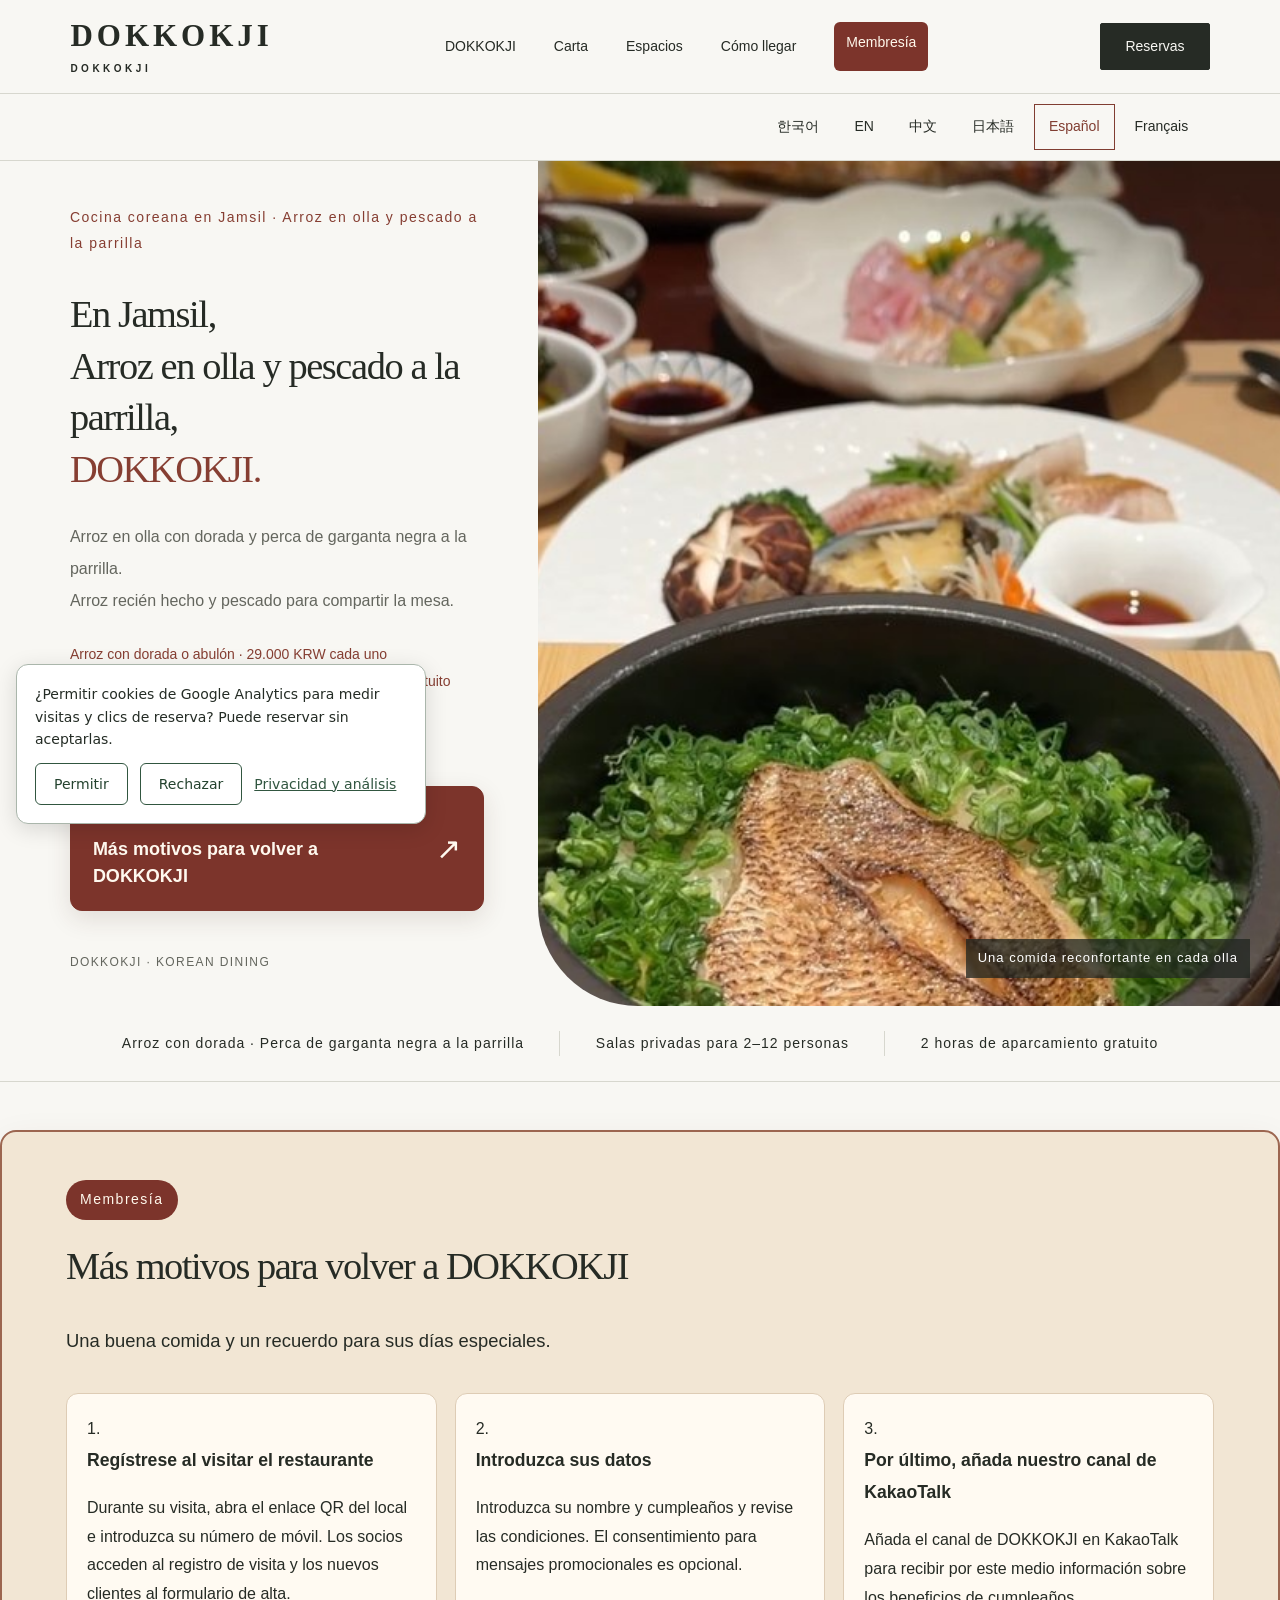
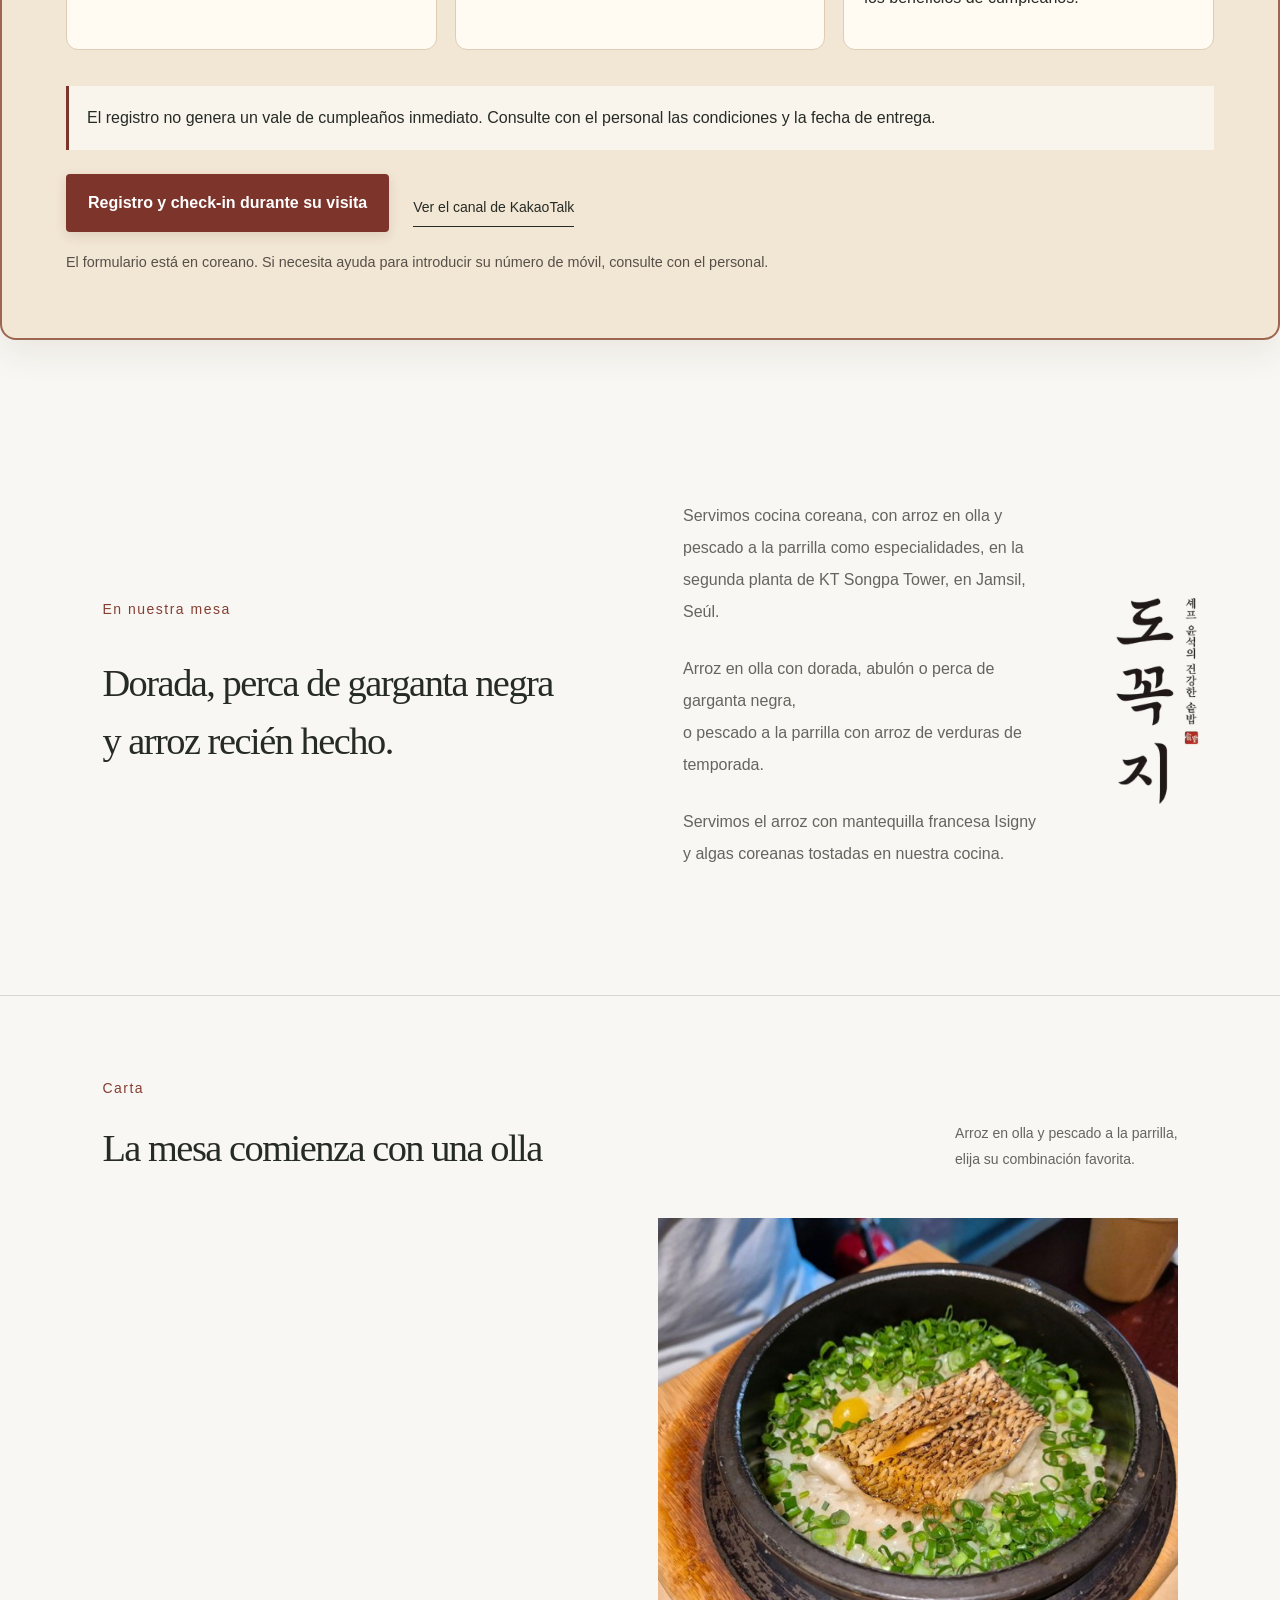
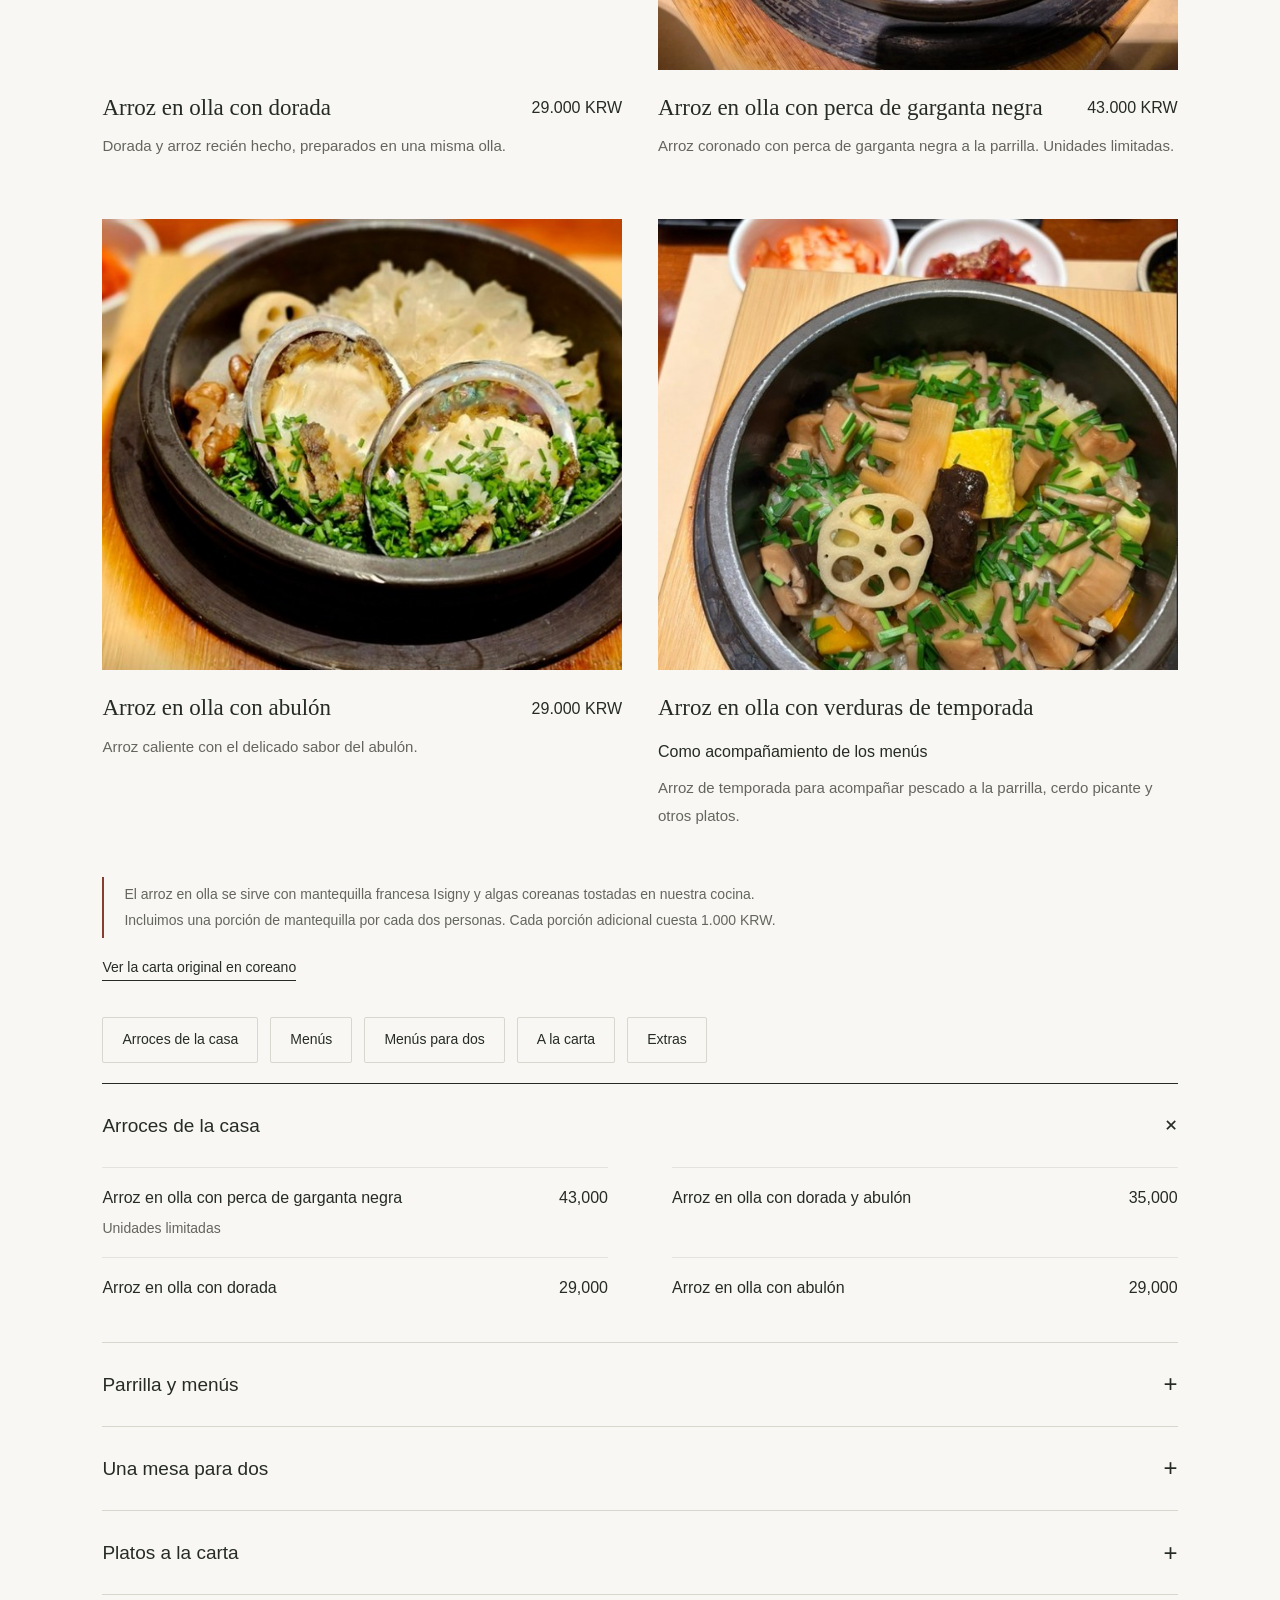
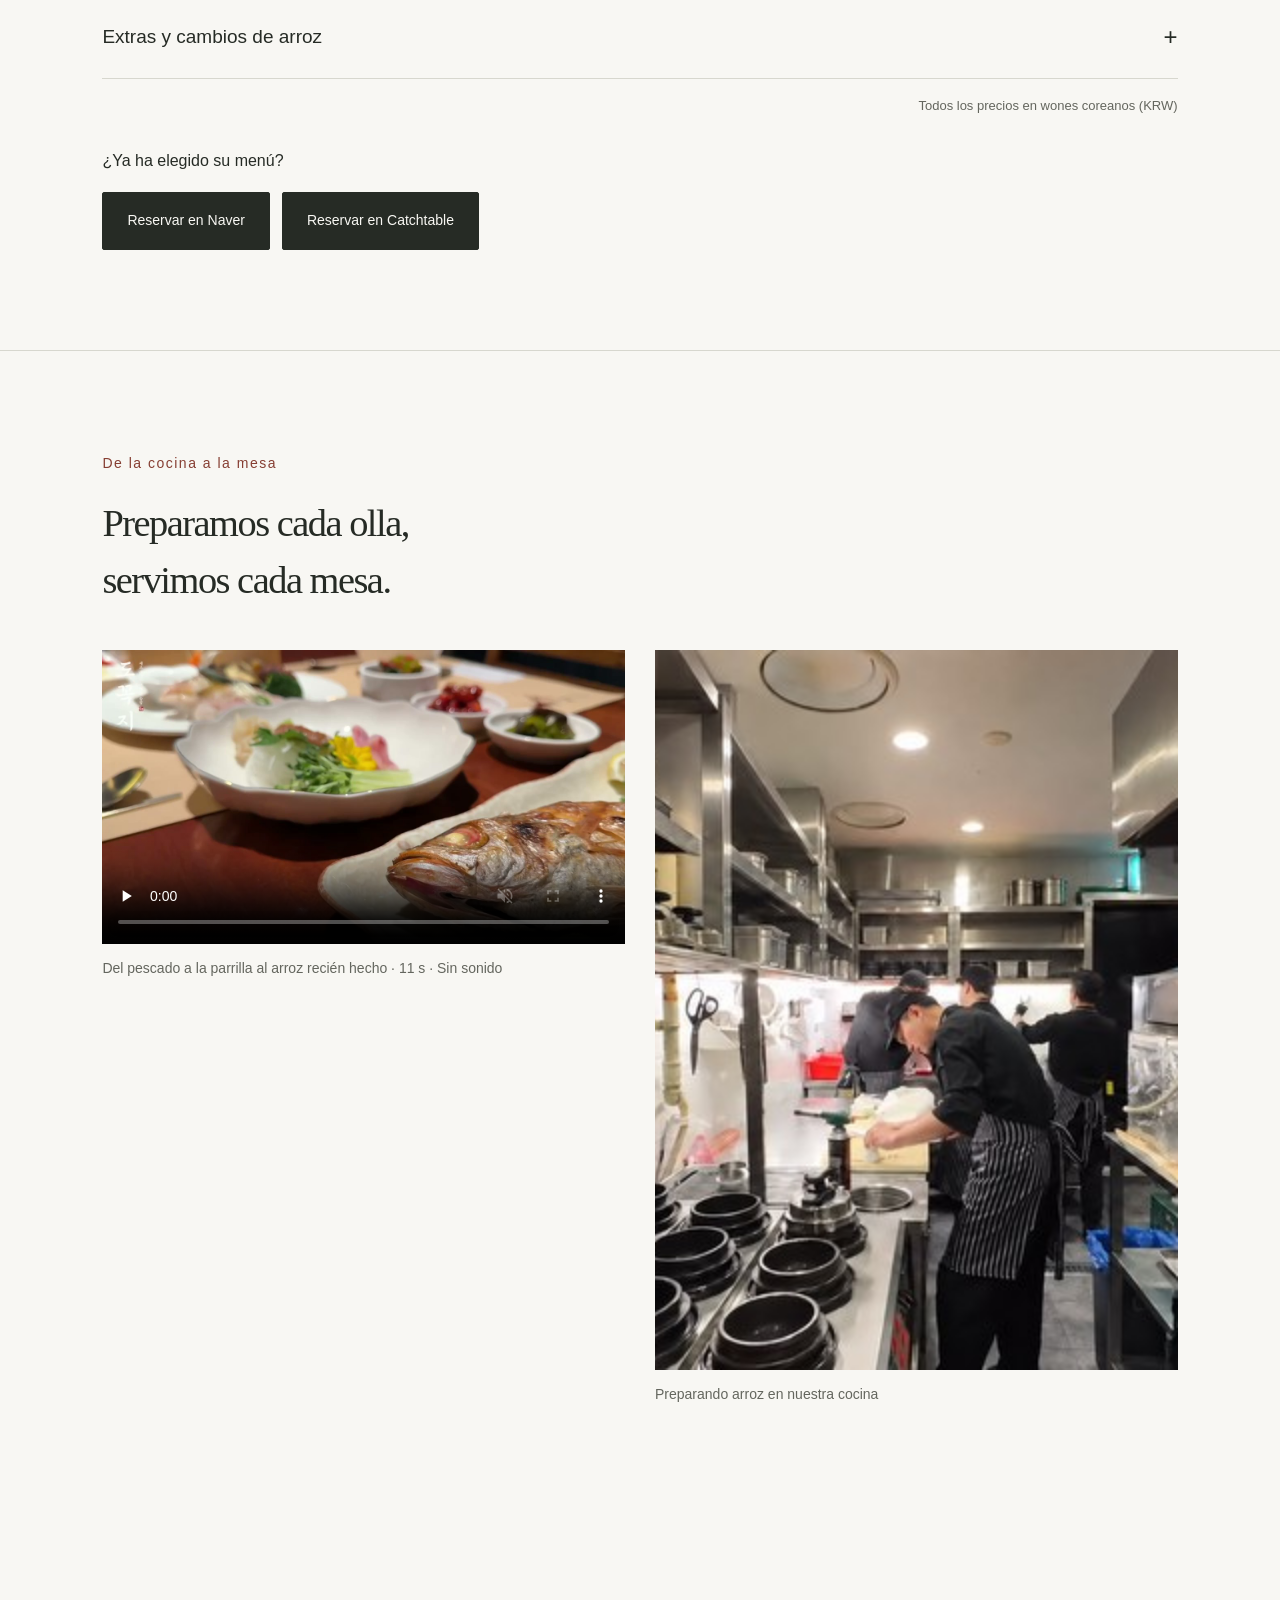
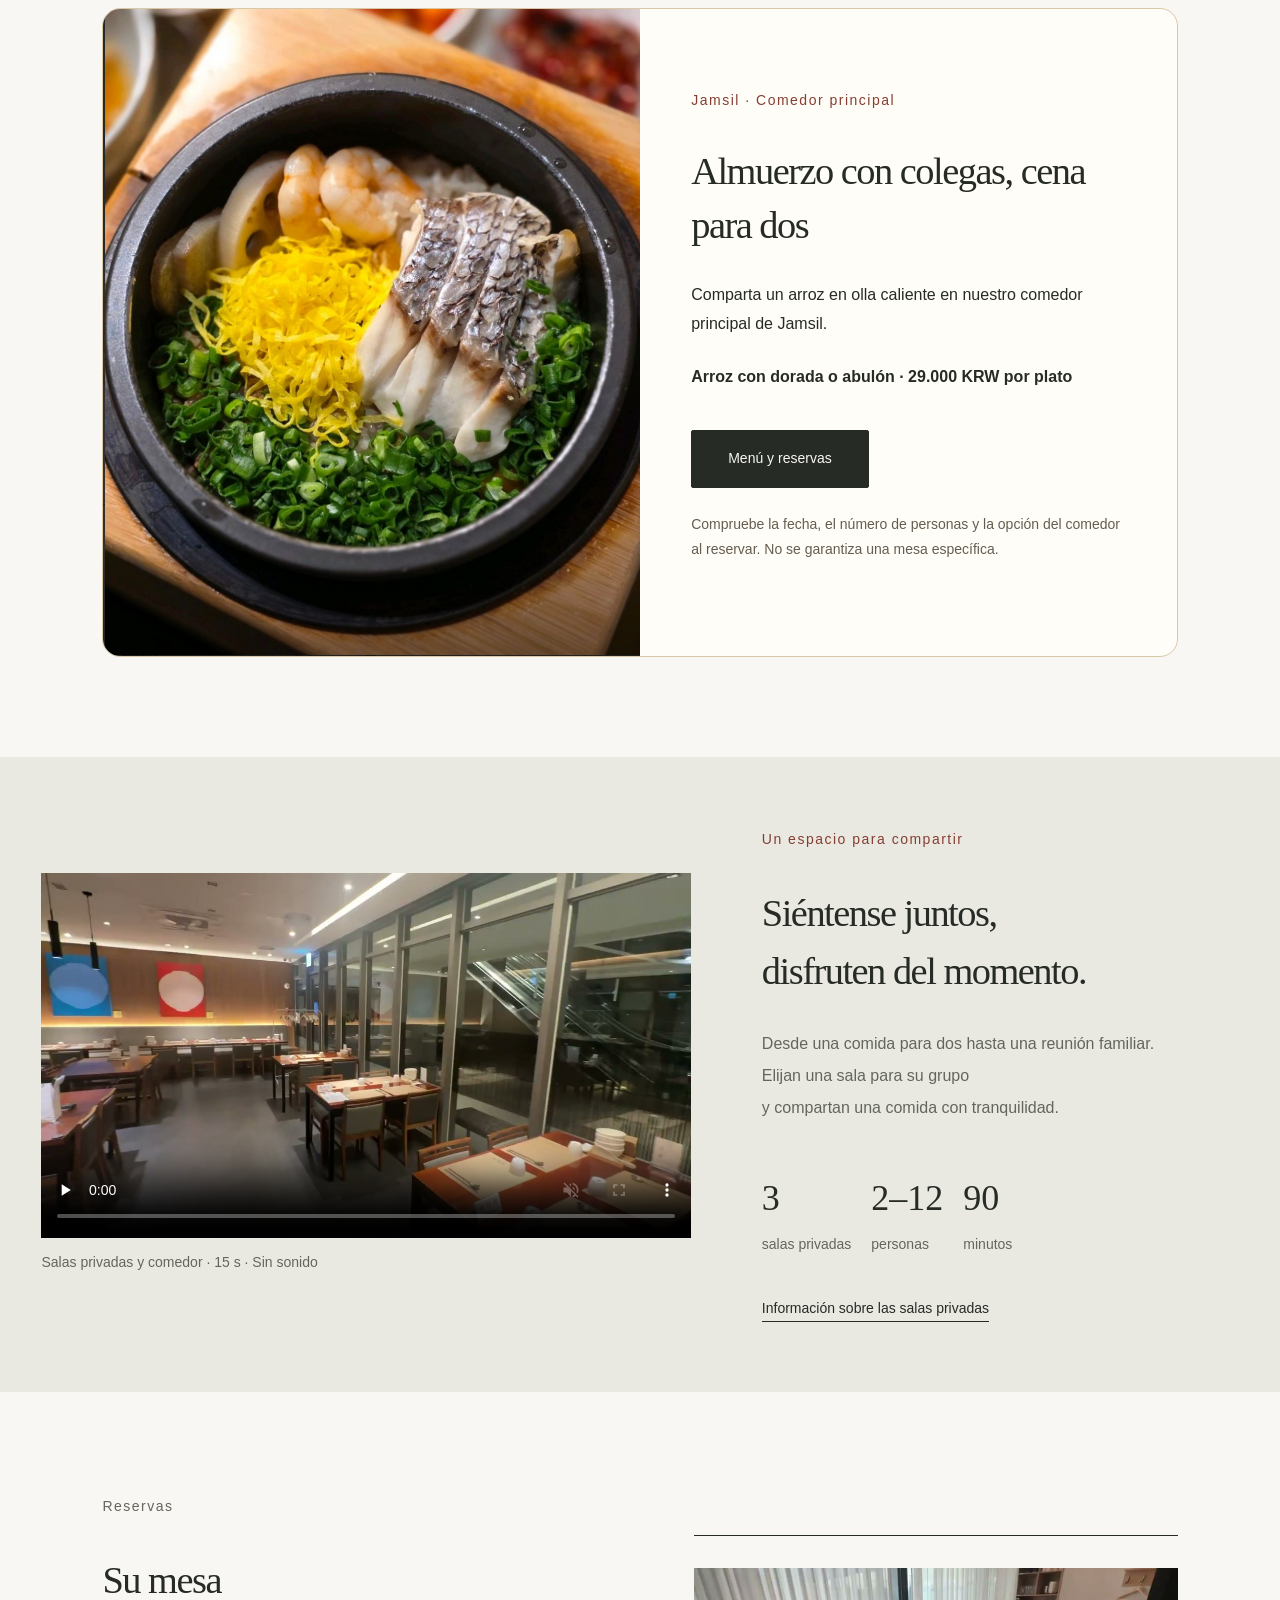
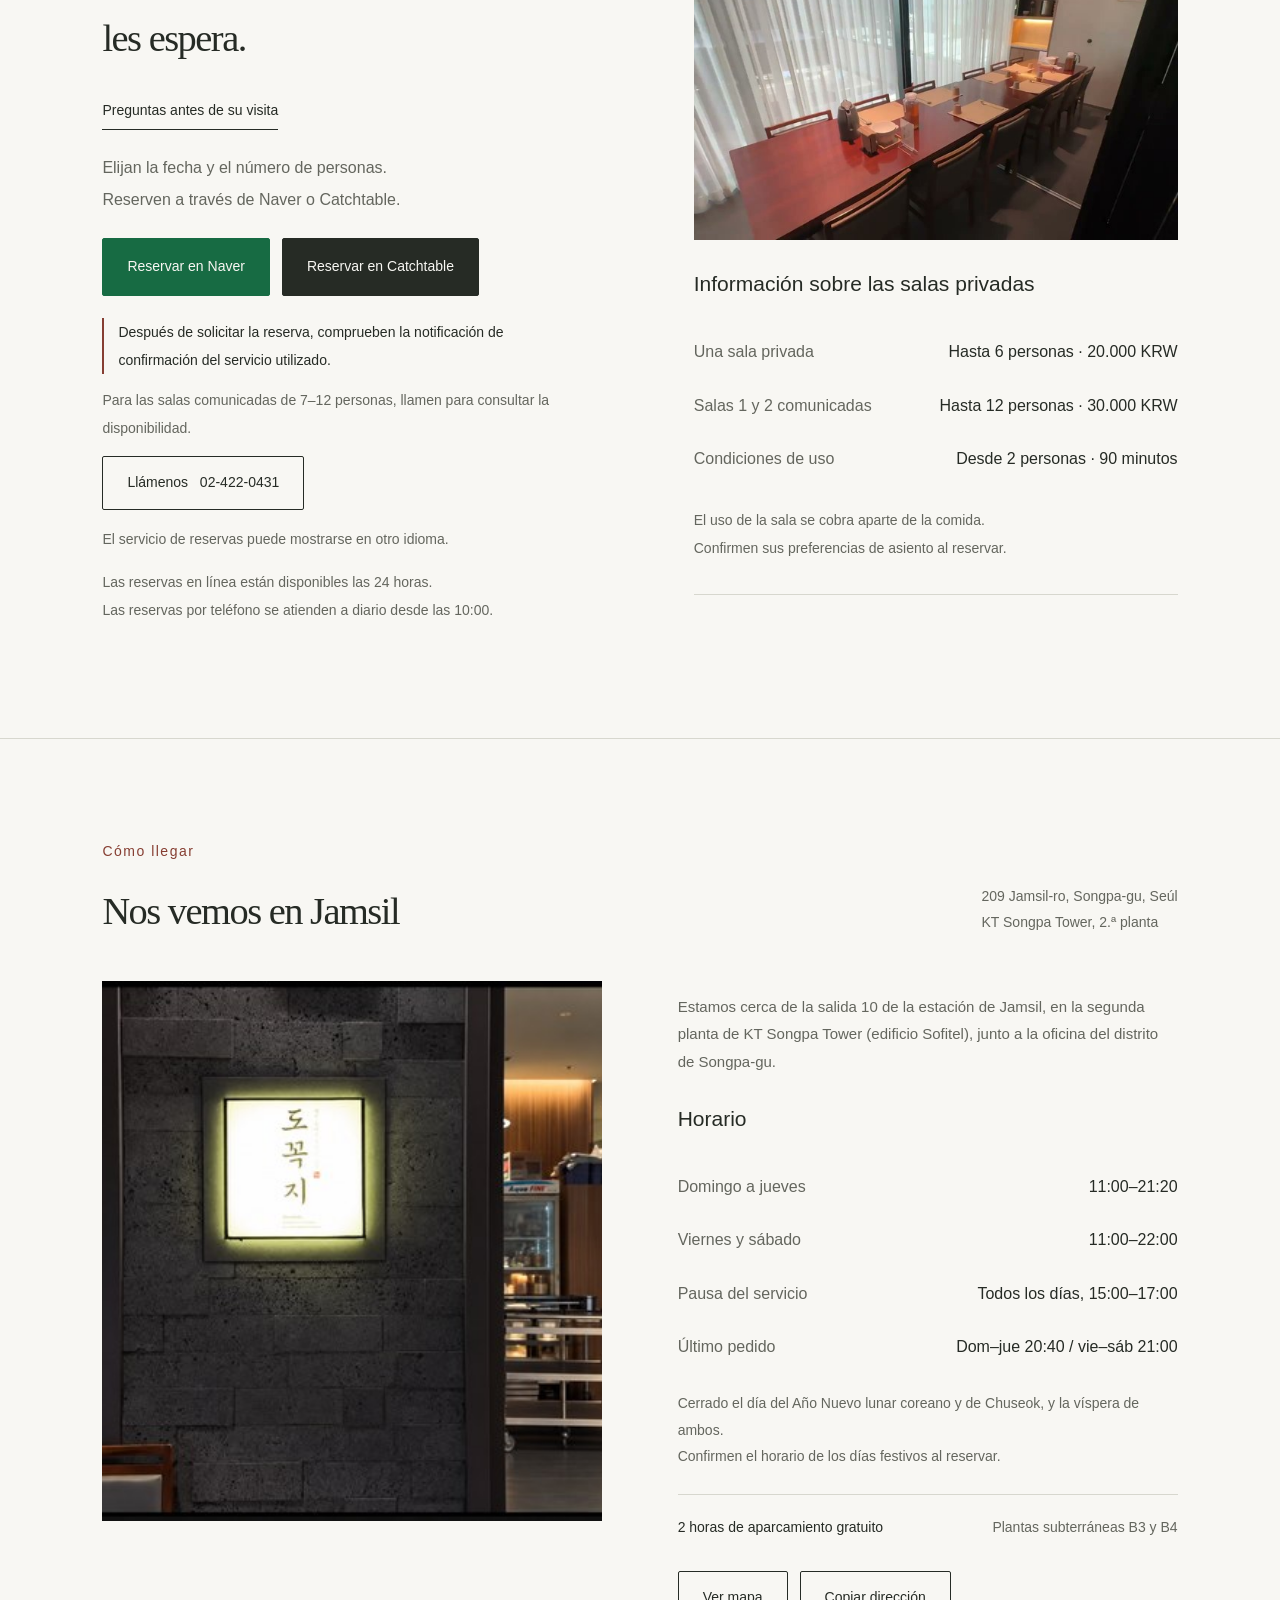
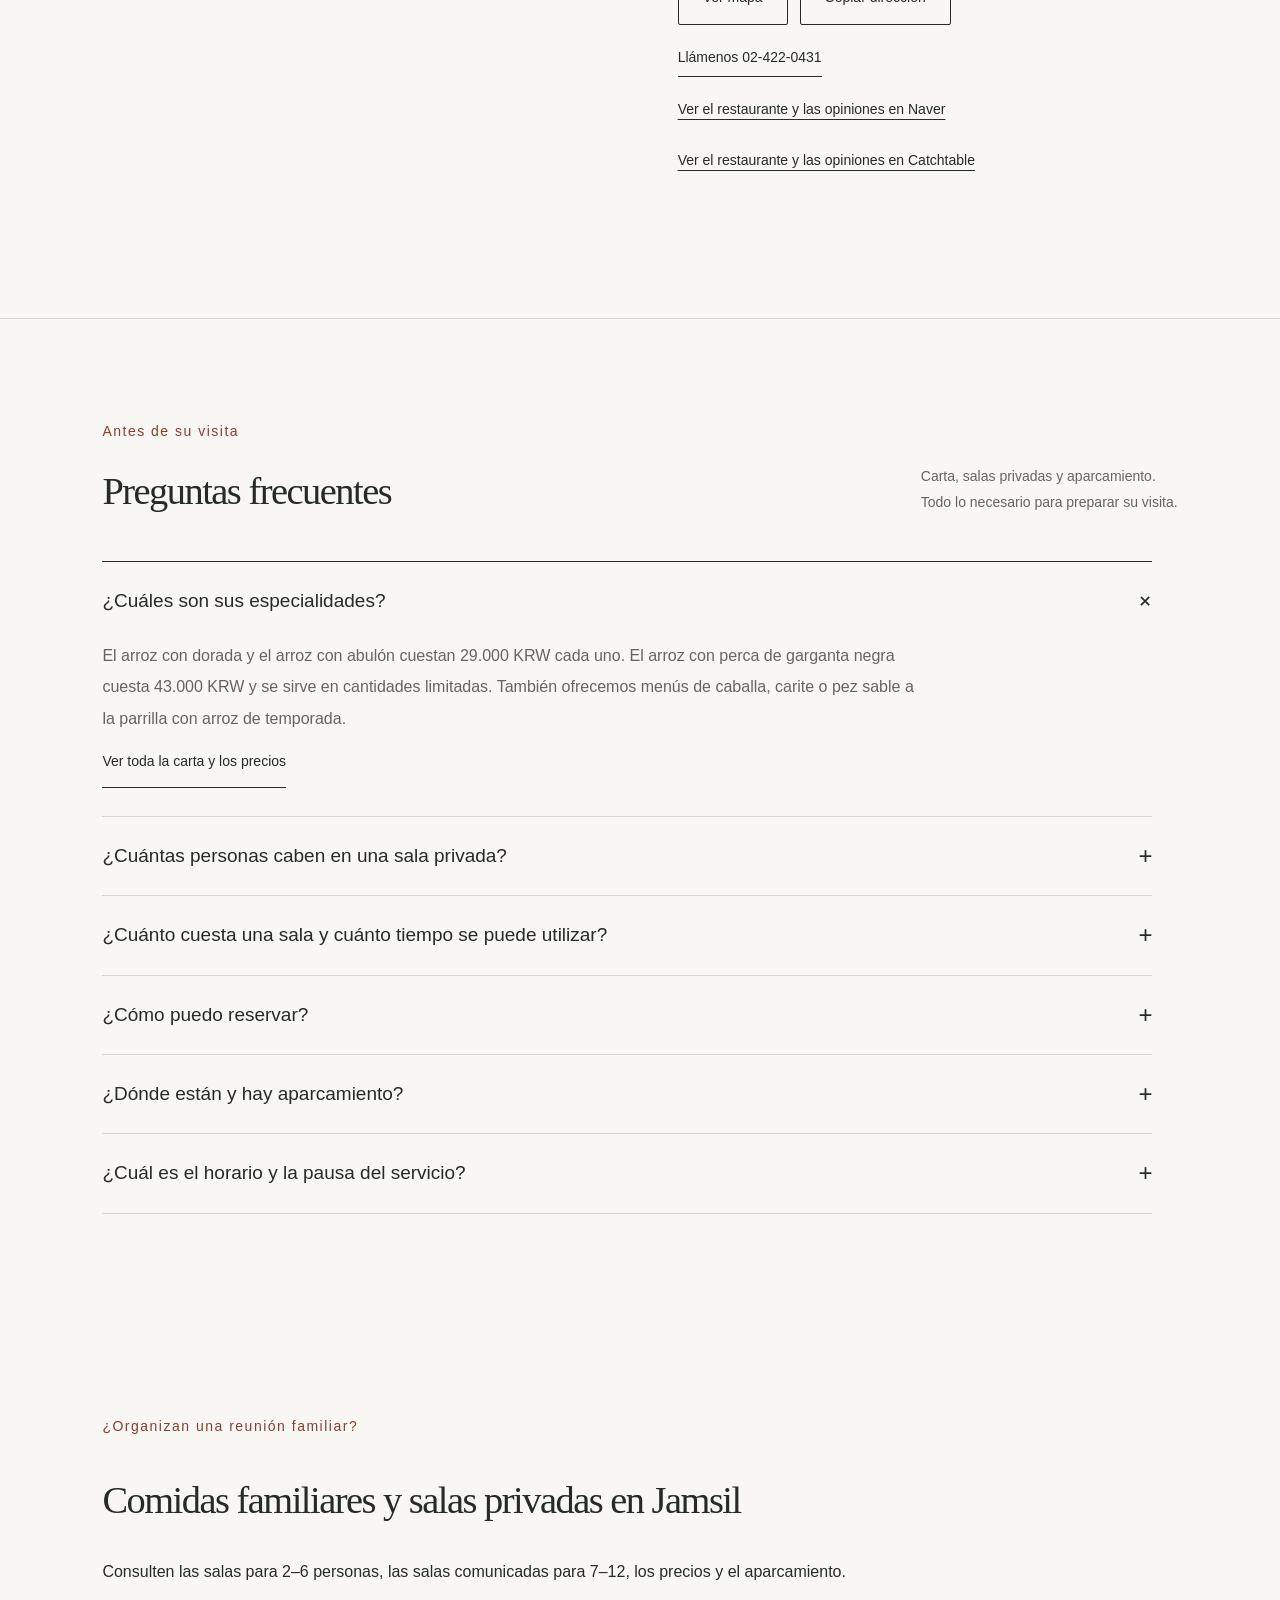
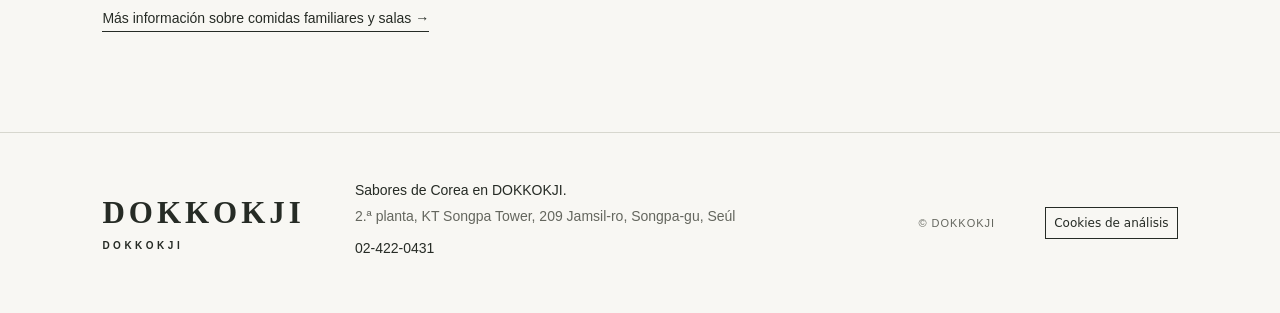
==== es.html @ 06dabf09 "Import dokkokji.com static site from Sites source (geo-site c2a2ed5, version 43) Co-Authored-By: Cla" ====
<!doctype html>
<html lang="es">
<head>
<meta charset="UTF-8"><meta name="viewport" content="width=device-width, initial-scale=1">
<title>Restaurante coreano en Jamsil, Seúl | DOKKOKJI</title>
<meta name="description" content="Restaurante coreano en Jamsil, Seúl: arroz en olla, pescado a la parrilla y salas privadas. Consulte la carta, los precios y reserve en DOKKOKJI.">
<meta name="google-site-verification" content="Vu-3N11SgKfQvH29XnWXmDh3lyxsL-SD8SIaQmwFXho">
<meta name="naver-site-verification" content="662a22f85c1d32d7477640e4b5ee16354c2f4d14">
<meta name="naver-site-verification" content="190e2471f918f8c453615e11dd04787824fd91c0">
<meta name="theme-color" content="#f5f3ee">

<link rel="stylesheet" href="/style.css?v=20261023-hall">
<link rel="canonical" href="https://dokkokji.com/es">
<meta property="og:type" content="website">
<meta property="og:site_name" content="도꼭지">
<meta property="og:title" content="Restaurante coreano en Jamsil, Seúl | DOKKOKJI">
<meta property="og:description" content="Restaurante coreano en Jamsil, Seúl: arroz en olla, pescado a la parrilla y salas privadas. Consulte la carta, los precios y reserve en DOKKOKJI.">
<meta property="og:url" content="https://dokkokji.com/es">
<meta property="og:image" content="https://dokkokji.com/assets/hero-optimized.jpg">
<meta property="og:locale" content="es_ES">
<script type="application/ld+json">{"@context":"https://schema.org","@graph":[{"@type":"WebPage","@id":"https://dokkokji.com/es#webpage","url":"https://dokkokji.com/es","name":"Restaurante coreano en Jamsil, Seúl | DOKKOKJI","description":"Restaurante coreano en Jamsil, Seúl: arroz en olla, pescado a la parrilla y salas privadas. Consulte la carta, los precios y reserve en DOKKOKJI.","inLanguage":"es","isPartOf":{"@id":"https://dokkokji.com/#website"},"about":{"@id":"https://dokkokji.com/#restaurant"}},{"@type":"WebSite","@id":"https://dokkokji.com/#website","url":"https://dokkokji.com/","name":"DOKKOKJI","alternateName":"DOKKOKJI","inLanguage":["ko","en","ja","zh-Hans","es","fr"]},{"@type":"Restaurant","@id":"https://dokkokji.com/#restaurant","name":"DOKKOKJI","alternateName":["DOKKOKJI","DOKKOKJI KT Songpa Tower"],"url":"https://dokkokji.com/","image":"https://dokkokji.com/assets/hero-optimized.jpg","description":"Restaurante coreano en Jamsil, Seúl. Arroz en olla, pescado a la parrilla, salas privadas para 2–12 personas y 2 horas de aparcamiento gratuito en KT Songpa Tower.","servesCuisine":"Cocina coreana","address":{"@type":"PostalAddress","streetAddress":"2.ª planta, KT Songpa Tower, 209 Jamsil-ro","addressLocality":"Songpa-gu","addressRegion":"Seúl","postalCode":"05552","addressCountry":"KR"},"menu":"https://dokkokji.com/es#menu","hasMap":"https://place.map.kakao.com/1709637542","acceptsReservations":true,"openingHoursSpecification":[{"@type":"OpeningHoursSpecification","dayOfWeek":["Monday","Tuesday","Wednesday","Thursday","Friday","Saturday","Sunday"],"opens":"11:00","closes":"15:00"},{"@type":"OpeningHoursSpecification","dayOfWeek":["Sunday","Monday","Tuesday","Wednesday","Thursday"],"opens":"17:00","closes":"21:20"},{"@type":"OpeningHoursSpecification","dayOfWeek":["Friday","Saturday"],"opens":"17:00","closes":"22:00"}],"hasMenu":{"@id":"https://dokkokji.com/es#menu"},"telephone":"+82-2-422-0431","sameAs":["https://m.place.naver.com/restaurant/1516910163/home","https://app.catchtable.co.kr/ct/shop/dokkokji_songpatower","https://place.map.kakao.com/1709637542","https://pf.kakao.com/_xhxnsNG"]},{"@type":"Menu","@id":"https://dokkokji.com/es#menu","url":"https://dokkokji.com/es#menu","name":"Carta de DOKKOKJI","inLanguage":"es","hasMenuSection":[{"@type":"MenuSection","@id":"https://dokkokji.com/es#rice-menu","name":"Arroces de la casa","hasMenuItem":[{"@type":"MenuItem","name":"Arroz en olla con perca de garganta negra","offers":{"@type":"Offer","price":"43000","priceCurrency":"KRW"},"description":"Unidades limitadas"},{"@type":"MenuItem","name":"Arroz en olla con dorada y abulón","offers":{"@type":"Offer","price":"35000","priceCurrency":"KRW"}},{"@type":"MenuItem","name":"Arroz en olla con dorada","offers":{"@type":"Offer","price":"29000","priceCurrency":"KRW"}},{"@type":"MenuItem","name":"Arroz en olla con abulón","offers":{"@type":"Offer","price":"29000","priceCurrency":"KRW"}}]},{"@type":"MenuSection","@id":"https://dokkokji.com/es#meal-menu","name":"Parrilla y menús","hasMenuItem":[{"@type":"MenuItem","name":"Caballa a la parrilla + arroz de temporada","offers":{"@type":"Offer","price":"29000","priceCurrency":"KRW"}},{"@type":"MenuItem","name":"Carite grande a la parrilla + arroz de temporada","offers":{"@type":"Offer","price":"31000","priceCurrency":"KRW"}},{"@type":"MenuItem","name":"Huevas de abadejo a la parrilla + arroz de temporada","offers":{"@type":"Offer","price":"30000","priceCurrency":"KRW"}},{"@type":"MenuItem","name":"Cerdo salteado picante + arroz de temporada","offers":{"@type":"Offer","price":"29000","priceCurrency":"KRW"}},{"@type":"MenuItem","name":"Pez sable de Corea a la parrilla + arroz de temporada","offers":{"@type":"Offer","price":"49000","priceCurrency":"KRW"}},{"@type":"MenuItem","name":"Pulpo salteado picante + arroz de temporada","offers":{"@type":"Offer","price":"34000","priceCurrency":"KRW"}}]},{"@type":"MenuSection","@id":"https://dokkokji.com/es#share-menu","name":"Una mesa para dos","hasMenuItem":[{"@type":"MenuItem","name":"Menú de perca a la parrilla y cerdo picante","offers":{"@type":"Offer","price":"95000","priceCurrency":"KRW"},"description":"1 perca entera a la parrilla + cerdo picante + 2 arroces de temporada"},{"@type":"MenuItem","name":"Menú de perca a la parrilla y pulpo picante","offers":{"@type":"Offer","price":"108000","priceCurrency":"KRW"},"description":"1 perca entera a la parrilla + pulpo picante + 2 arroces de temporada"}]},{"@type":"MenuSection","@id":"https://dokkokji.com/es#dish-menu","name":"Platos a la carta","hasMenuItem":[{"@type":"MenuItem","name":"Sashimi de temporada, 5 variedades A","offers":{"@type":"Offer","price":"70000","priceCurrency":"KRW"},"description":"Solo en la cena · Unidades limitadas"},{"@type":"MenuItem","name":"Sashimi de temporada, 5 variedades B","offers":{"@type":"Offer","price":"80000","priceCurrency":"KRW"},"description":"Solo en la cena · Unidades limitadas"},{"@type":"MenuItem","name":"Pez sable de Corea guisado en salsa picante","offers":{"@type":"Offer","price":"72000","priceCurrency":"KRW"}},{"@type":"MenuItem","name":"Cabeza de dorada guisada","offers":{"@type":"Offer","price":"48000","priceCurrency":"KRW"}},{"@type":"MenuItem","name":"Perca de garganta negra guisada","offers":{"@type":"Offer","price":"80000","priceCurrency":"KRW"}},{"@type":"MenuItem","name":"Perca de garganta negra a la parrilla","offers":{"@type":"Offer","price":"75000","priceCurrency":"KRW"}}],"description":"Los platos a la carta no incluyen arroz en olla."},{"@type":"MenuSection","@id":"https://dokkokji.com/es#extra-menu","name":"Extras y cambios de arroz","hasMenuItem":[{"@type":"MenuItem","name":"Caballa a la parrilla","offers":{"@type":"Offer","price":"14000","priceCurrency":"KRW"}},{"@type":"MenuItem","name":"Carite grande a la parrilla","offers":{"@type":"Offer","price":"19000","priceCurrency":"KRW"}},{"@type":"MenuItem","name":"Pez sable de Corea a la parrilla","offers":{"@type":"Offer","price":"39000","priceCurrency":"KRW"},"description":"Pez sable de Jeju o Mokpo"},{"@type":"MenuItem","name":"Huevas de abadejo a la parrilla","offers":{"@type":"Offer","price":"17000","priceCurrency":"KRW"}},{"@type":"MenuItem","name":"Pulpo salteado picante","offers":{"@type":"Offer","price":"23000","priceCurrency":"KRW"}},{"@type":"MenuItem","name":"Cerdo salteado picante","offers":{"@type":"Offer","price":"14000","priceCurrency":"KRW"}},{"@type":"MenuItem","name":"Arroz en olla con verduras de temporada","offers":{"@type":"Offer","price":"10000","priceCurrency":"KRW"}}],"description":"Los extras están disponibles al pedir un arroz de la casa, un menú o un plato a la carta. Cambio de arroz en los menús de pez sable, pulpo y perca: abulón o dorada +15.000 KRW / dorada y abulón +19.000 KRW / perca +30.000 KRW"}]},{"@type":"FAQPage","@id":"https://dokkokji.com/es#faq","inLanguage":"es","mainEntity":[{"@type":"Question","name":"¿Cuáles son sus especialidades?","acceptedAnswer":{"@type":"Answer","text":"El arroz con dorada y el arroz con abulón cuestan 29.000 KRW cada uno. El arroz con perca de garganta negra cuesta 43.000 KRW y se sirve en cantidades limitadas. También ofrecemos menús de caballa, carite o pez sable a la parrilla con arroz de temporada."}},{"@type":"Question","name":"¿Cuántas personas caben en una sala privada?","acceptedAnswer":{"@type":"Answer","text":"Las salas privadas admiten de 2 a 6 personas. Las salas 1 y 2 pueden comunicarse para reunir hasta 12 personas. Confirmen la disponibilidad para la fecha y el tamaño de su grupo al reservar."}},{"@type":"Question","name":"¿Cuánto cuesta una sala y cuánto tiempo se puede utilizar?","acceptedAnswer":{"@type":"Answer","text":"Una sala cuesta 20.000 KRW; las salas 1 y 2 comunicadas cuestan 30.000 KRW. El uso de la sala se cobra aparte de la comida y dura 90 minutos."}},{"@type":"Question","name":"¿Cómo puedo reservar?","acceptedAnswer":{"@type":"Answer","text":"Elijan la fecha y el número de personas en Naver Booking o Catchtable. Comprueben la notificación de confirmación tras solicitar la reserva. Las reservas en línea están disponibles las 24 horas; por teléfono, a diario desde las 10:00. Para salas comunicadas de 7–12 personas, llamen al +82-2-422-0431 para consultar la disponibilidad."}},{"@type":"Question","name":"¿Dónde están y hay aparcamiento?","acceptedAnswer":{"@type":"Answer","text":"Estamos en la segunda planta de KT Songpa Tower, 209 Jamsil-ro, Songpa-gu, Seúl. El aparcamiento de KT Songpa Tower ofrece 2 horas gratuitas."}},{"@type":"Question","name":"¿Cuál es el horario y la pausa del servicio?","acceptedAnswer":{"@type":"Answer","text":"Abrimos de domingo a jueves de 11:00 a 21:20, y viernes y sábado de 11:00 a 22:00. La pausa diaria es de 15:00 a 17:00. El último pedido es a las 20:40 de domingo a jueves y a las 21:00 viernes y sábado. Confirmen el horario de los días festivos al reservar."}}]}]}</script>

<link rel="alternate" hreflang="ko" href="https://dokkokji.com/">
<link rel="alternate" hreflang="es" href="https://dokkokji.com/es">
<link rel="alternate" hreflang="x-default" href="https://dokkokji.com/">
<link rel="alternate" hreflang="fr" href="https://dokkokji.com/fr">
<link rel="shortcut icon" href="https://dokkokji.com/favicon.ico">
<link rel="icon" type="image/png" sizes="192x192" href="https://dokkokji.com/favicon.png">
<link rel="apple-touch-icon" href="https://dokkokji.com/favicon.png">
<link rel="stylesheet" href="/analytics.css?v=20261027">
</head>
<body>
<a class="skip" href="#main">Saltar al contenido</a>
<header class="header"><a class="wordmark" href="#" aria-label="Inicio de DOKKOKJI">DOKKOKJI<span>DOKKOKJI</span></a><nav aria-label="Navegación principal"><a href="#story">DOKKOKJI</a><a href="#menu">Carta</a><a href="#space">Espacios</a><a href="#visit">Cómo llegar</a><a href="#membership">Membresía</a></nav><a class="nav-reserve" href="#reservation">Reservas</a></header><nav class="language-switch" aria-label="Idioma"><a href="/" lang="ko" hreflang="ko">한국어</a><a href="/?lang=en" lang="en">EN</a><a href="/?lang=zh" lang="zh-Hans">中文</a><a href="/?lang=ja" lang="ja">日本語</a><a href="/es" lang="es" hreflang="es" aria-current="page">Español</a><a href="/fr" lang="fr" hreflang="fr">Français</a></nav><nav class="mobile-nav" aria-label="Navegación móvil"><a href="#menu">Carta</a><a href="#space">Espacios</a><a href="#reservation">Salas privadas</a><a href="#visit">Cómo llegar</a></nav>
<main id="main"><section class="hero" aria-labelledby="hero-title"><div class="hero-copy"><p class="eyebrow">Cocina coreana en Jamsil · Arroz en olla y pescado a la parrilla</p><h1 id="hero-title">En Jamsil,<br>Arroz en olla y pescado a la parrilla,<br><em>DOKKOKJI.</em></h1><p class="hero-description">Arroz en olla con dorada y perca de garganta negra a la parrilla. <br>Arroz recién hecho y pescado para compartir la mesa.</p><p class="hero-facts"><span>Arroz con dorada o abulón · 29.000 KRW cada uno</span><br><span>Salas para 2–12 personas · 2 horas de aparcamiento gratuito</span></p><div class="hero-actions"><a class="button primary" href="#reservation">Reservas</a><a class="text-link" href="#menu">Descubra nuestra carta</a></div><a class="membership-spotlight" href="#membership"><span class="membership-spotlight-label">Membresía</span><strong>Más motivos para volver a DOKKOKJI</strong><span class="membership-spotlight-arrow" aria-hidden="true">↗</span></a><span class="hero-bottom">DOKKOKJI · KOREAN DINING</span></div><div class="hero-image"><img src="/assets/hero-optimized.jpg" srcset="/assets/hero-640.jpg 640w, /assets/hero-960.jpg 960w, /assets/hero-optimized.jpg 1800w" sizes="(max-width: 760px) 94vw, 58vw" decoding="async" alt="Arroz en olla, pescado a la parrilla y guarniciones de DOKKOKJI" fetchpriority="high" width="1800" height="1007"><span class="image-label">Una comida reconfortante en cada olla</span></div></section>
<div class="intro-strip"><span>Arroz con dorada · Perca de garganta negra a la parrilla</span><span>Salas privadas para 2–12 personas</span><span>2 horas de aparcamiento gratuito</span></div>
<section class="section membership-section" id="membership" aria-labelledby="membership-title"><p class="eyebrow">Membresía</p><h2 id="membership-title">Más motivos para volver a DOKKOKJI</h2><p class="membership-intro">Una buena comida y un recuerdo para sus días especiales.</p><ol class="membership-steps"><li><h3>Regístrese al visitar el restaurante</h3><p>Durante su visita, abra el enlace QR del local e introduzca su número de móvil. Los socios acceden al registro de visita y los nuevos clientes al formulario de alta.</p></li><li><h3>Introduzca sus datos</h3><p>Introduzca su nombre y cumpleaños y revise las condiciones. El consentimiento para mensajes promocionales es opcional.</p></li><li><h3>Por último, añada nuestro canal de KakaoTalk</h3><p>Añada el canal de DOKKOKJI en KakaoTalk para recibir por este medio información sobre los beneficios de cumpleaños.</p></li></ol><p class="membership-condition">El registro no genera un vale de cumpleaños inmediato. Consulte con el personal las condiciones y la fecha de entrega.</p><div class="membership-actions"><a class="membership-primary" href="https://gourmetpass.co.kr/qr" target="_blank" rel="noopener">Registro y check-in durante su visita</a><a class="text-link" href="https://pf.kakao.com/_xhxnsNG" target="_blank" rel="noopener">Ver el canal de KakaoTalk</a></div><p class="membership-language">El formulario está en coreano. Si necesita ayuda para introducir su número de móvil, consulte con el personal.</p></section>
<section class="story section" id="story"><div><p class="eyebrow">En nuestra mesa</p><h2>Dorada, perca de garganta negra<br>y arroz recién hecho.</h2></div><div class="story-text"><p>Servimos cocina coreana, con arroz en olla y pescado a la parrilla como especialidades, en la segunda planta de KT Songpa Tower, en Jamsil, Seúl.</p><p>Arroz en olla con dorada, abulón o perca de garganta negra,<br class="desktop-break"> o pescado a la parrilla con arroz de verduras de temporada.</p><p>Servimos el arroz con mantequilla francesa Isigny<br class="desktop-break"> y algas coreanas tostadas en nuestra cocina.</p><div class="brand-sign"><img src="/assets/logo.png" alt="Logotipo de DOKKOKJI" width="709" height="709"></div></div></section>
<section class="menu-section section" id="menu"><div class="section-heading"><div><p class="eyebrow">Carta</p><h2>La mesa comienza con una olla</h2></div><p>Arroz en olla y pescado a la parrilla,<br>elija su combinación favorita.</p></div><div class="food-grid rice-gallery">
<article class="food-feature"><div class="rice-photo"><img src="/assets/rice-domi-optimized.jpg" srcset="/assets/rice-domi-640.jpg 640w, /assets/rice-domi-960.jpg 960w, /assets/rice-domi-optimized.jpg 1068w" sizes="(max-width: 760px) 86vw, 42vw" decoding="async" alt="Arroz en olla con dorada" loading="lazy" width="1072" height="1288"></div><div class="food-caption"><h3>Arroz en olla con dorada</h3><span>29.000 KRW</span></div><p>Dorada y arroz recién hecho, preparados en una misma olla.</p></article>
<article class="food-feature"><div class="rice-photo"><img src="/assets/rice-geumtae-optimized.jpg" srcset="/assets/rice-geumtae-640.jpg 640w, /assets/rice-geumtae-960.jpg 960w, /assets/rice-geumtae-optimized.jpg 1345w" sizes="(max-width: 760px) 86vw, 42vw" decoding="async" alt="Arroz en olla con perca de garganta negra" loading="lazy" width="1345" height="1342"></div><div class="food-caption"><h3>Arroz en olla con perca de garganta negra</h3><span>43.000 KRW</span></div><p>Arroz coronado con perca de garganta negra a la parrilla. Unidades limitadas.</p></article>
<article class="food-feature"><div class="rice-photo"><img src="/assets/rice-abalone-optimized.jpg" srcset="/assets/rice-abalone-640.jpg 640w, /assets/rice-abalone-960.jpg 960w, /assets/rice-abalone-optimized.jpg 1524w" sizes="(max-width: 760px) 86vw, 42vw" decoding="async" alt="Arroz en olla con abulón" loading="lazy" width="1524" height="1143"></div><div class="food-caption"><h3>Arroz en olla con abulón</h3><span>29.000 KRW</span></div><p>Arroz caliente con el delicado sabor del abulón.</p></article>
<article class="food-feature"><div class="rice-photo"><img src="/assets/rice-seasonal-optimized.jpg" srcset="/assets/rice-seasonal-640.jpg 640w, /assets/rice-seasonal-960.jpg 960w, /assets/rice-seasonal-optimized.jpg 1024w" sizes="(max-width: 760px) 86vw, 42vw" decoding="async" alt="Arroz en olla con verduras de temporada" loading="lazy" width="1024" height="1351"></div><div class="food-caption"><h3>Arroz en olla con verduras de temporada</h3><span>Como acompañamiento de los menús</span></div><p>Arroz de temporada para acompañar pescado a la parrilla, cerdo picante y otros platos.</p></article>
</div><p class="menu-note">El arroz en olla se sirve con mantequilla francesa Isigny y algas coreanas tostadas en nuestra cocina.<br>Incluimos una porción de mantequilla por cada dos personas. Cada porción adicional cuesta 1.000 KRW.</p><a class="text-link" href="/assets/menu-original.png" target="_blank" rel="noopener">Ver la carta original en coreano<span class="sr-only"> (nueva pestaña)</span></a><nav class="menu-shortcuts" aria-label="Categorías de la carta"><a href="#rice-menu">Arroces de la casa</a><a href="#meal-menu">Menús</a><a href="#share-menu">Menús para dos</a><a href="#dish-menu">A la carta</a><a href="#extra-menu">Extras</a></nav><div class="menu-list"><details id="rice-menu" open><summary><span>Arroces de la casa</span><span class="detail-mark" aria-hidden="true">+</span></summary><dl class="menu-items"><div><dt>Arroz en olla con perca de garganta negra <small>Unidades limitadas</small></dt><dd>43,000</dd></div><div><dt>Arroz en olla con dorada y abulón</dt><dd>35,000</dd></div><div><dt>Arroz en olla con dorada</dt><dd>29,000</dd></div><div><dt>Arroz en olla con abulón</dt><dd>29,000</dd></div></dl></details>
<details id="meal-menu"><summary><span>Parrilla y menús</span><span class="detail-mark" aria-hidden="true">+</span></summary><dl class="menu-items"><div><dt>Caballa a la parrilla + arroz de temporada</dt><dd>29,000</dd></div><div><dt>Carite grande a la parrilla + arroz de temporada</dt><dd>31,000</dd></div><div><dt>Huevas de abadejo a la parrilla + arroz de temporada</dt><dd>30,000</dd></div><div><dt>Cerdo salteado picante + arroz de temporada</dt><dd>29,000</dd></div><div><dt>Pez sable de Corea a la parrilla + arroz de temporada</dt><dd>49,000</dd></div><div><dt>Pulpo salteado picante + arroz de temporada</dt><dd>34,000</dd></div></dl></details>
<details id="share-menu"><summary><span>Una mesa para dos</span><span class="detail-mark" aria-hidden="true">+</span></summary><dl class="menu-items"><div><dt>Menú de perca a la parrilla y cerdo picante<small>1 perca entera a la parrilla + cerdo picante + 2 arroces de temporada</small></dt><dd>95,000</dd></div><div><dt>Menú de perca a la parrilla y pulpo picante<small>1 perca entera a la parrilla + pulpo picante + 2 arroces de temporada</small></dt><dd>108,000</dd></div></dl></details>
<details id="dish-menu"><summary><span>Platos a la carta</span><span class="detail-mark" aria-hidden="true">+</span></summary><dl class="menu-items"><div><dt>Sashimi de temporada, 5 variedades A / B<small>Solo en la cena · Unidades limitadas</small></dt><dd>70,000 / 80,000</dd></div><div><dt>Pez sable de Corea guisado en salsa picante</dt><dd>72,000</dd></div><div><dt>Cabeza de dorada guisada</dt><dd>48,000</dd></div><div><dt>Perca de garganta negra guisada</dt><dd>80,000</dd></div><div><dt>Perca de garganta negra a la parrilla</dt><dd>75,000</dd></div></dl><p class="menu-note">Los platos a la carta no incluyen arroz en olla.</p></details>
<details id="extra-menu"><summary><span>Extras y cambios de arroz</span><span class="detail-mark" aria-hidden="true">+</span></summary><dl class="menu-items"><div><dt>Caballa a la parrilla</dt><dd>14,000</dd></div><div><dt>Carite grande a la parrilla</dt><dd>19,000</dd></div><div><dt>Pez sable de Corea a la parrilla<small>Pez sable de Jeju o Mokpo</small></dt><dd>39,000</dd></div><div><dt>Huevas de abadejo a la parrilla</dt><dd>17,000</dd></div><div><dt>Pulpo salteado picante</dt><dd>23,000</dd></div><div><dt>Cerdo salteado picante</dt><dd>14,000</dd></div><div><dt>Arroz en olla con verduras de temporada</dt><dd>10,000</dd></div></dl><p class="menu-note">Los extras están disponibles al pedir un arroz de la casa, un menú o un plato a la carta.</p><p class="menu-note">Cambio de arroz en los menús de pez sable, pulpo y perca: abulón o dorada +15.000 KRW / dorada y abulón +19.000 KRW / perca +30.000 KRW</p></details><p class="price-unit">Todos los precios en wones coreanos (KRW)</p></div><div class="booking-actions menu-booking" data-placement="menu"><p>¿Ya ha elegido su menú?</p><a class="button primary" href="https://m.place.naver.com/restaurant/1516910163/booking" target="_blank" rel="noopener" referrerpolicy="origin">Reservar en Naver</a><a class="button primary" href="https://app.catchtable.co.kr/ct/shop/dokkokji_songpatower" target="_blank" rel="noopener" referrerpolicy="origin">Reservar en Catchtable</a></div></section>
<section id="kitchen" class="photo-story section" aria-label="Platos de DOKKOKJI"><div class="section-heading"><div><p class="eyebrow">De la cocina a la mesa</p><h2>Preparamos cada olla,<br>servimos cada mesa.</h2></div></div><div class="photo-pair"><figure><video controls muted playsinline preload="none" poster="/assets/food-poster-table-optimized.jpg" aria-label="Pescado a la parrilla y arroz en olla, vídeo de 11 segundos sin sonido"><source src="/assets/food-story.mp4" type="video/mp4">Su navegador no permite reproducir este vídeo.</video><figcaption>Del pescado a la parrilla al arroz recién hecho · 11 s · Sin sonido</figcaption></figure><figure><img src="/assets/kitchen-at-work-clean-v2-optimized.jpg" srcset="/assets/kitchen-at-work-clean-v2-640.jpg 640w, /assets/kitchen-at-work-clean-v2-960.jpg 960w, /assets/kitchen-at-work-clean-v2-optimized.jpg 1672w" sizes="(max-width: 760px) 86vw, 42vw" decoding="async" alt="Cocineros preparando arroz en olla" loading="lazy" width="1280" height="720"><figcaption>Preparando arroz en nuestra cocina</figcaption></figure></div></section><section class="hall-dining section" id="team" aria-labelledby="hall-title"><div class="hall-card"><a class="hall-food" href="#menu"><img src="/assets/rice-domi-optimized.jpg" alt="Arroz con dorada" width="1067" height="1288" loading="lazy"></a><div class="hall-copy"><p class="eyebrow">Jamsil · Comedor principal</p><h2 id="hall-title">Almuerzo con colegas, cena para dos</h2><p>Comparta un arroz en olla caliente en nuestro comedor principal de Jamsil.</p><p class="hall-price">Arroz con dorada o abulón · 29.000 KRW por plato</p><a class="button primary" href="#reservation">Menú y reservas</a><p class="hall-note">Compruebe la fecha, el número de personas y la opción del comedor al reservar. No se garantiza una mesa específica.</p></div></div></section><section class="space-section" id="space"><div class="space-photo"><video controls muted playsinline preload="none" poster="/assets/hall-optimized.jpg" aria-label="Salas privadas y comedor, vídeo de 15 segundos sin sonido"><source src="/assets/space-tour.mp4" type="video/mp4">Su navegador no permite reproducir este vídeo. <a href="/assets/space-tour.mp4">Ver vídeo de los espacios</a></video><p class="video-caption">Salas privadas y comedor · 15 s · Sin sonido</p></div><div class="space-copy"><p class="eyebrow">Un espacio para compartir</p><h2>Siéntense juntos,<br>disfruten del momento.</h2><p>Desde una comida para dos hasta una reunión familiar.<br>Elijan una sala para su grupo<br>y compartan una comida con tranquilidad.</p><div class="room-numbers"><div><strong>3</strong><span>salas privadas</span></div><div><strong>2–12</strong><span>personas</span></div><div><strong>90</strong><span>minutos</span></div></div><a class="text-link" href="#reservation">Información sobre las salas privadas</a></div></section>
<section class="reservation section" id="reservation"><div><p class="eyebrow">Reservas</p><h2>Su mesa<br>les espera.</h2><a class="text-link faq-shortcut" href="#faq">Preguntas antes de su visita</a><p>Elijan la fecha y el número de personas.<br>Reserven a través de Naver o Catchtable.</p><div class="booking-actions"><a class="button primary naver-booking" href="https://m.place.naver.com/restaurant/1516910163/booking" target="_blank" rel="noopener" referrerpolicy="origin">Reservar en Naver<span class="sr-only"> (nueva pestaña)</span></a><a class="button primary" href="https://app.catchtable.co.kr/ct/shop/dokkokji_songpatower" target="_blank" rel="noopener" referrerpolicy="origin">Reservar en Catchtable <span class="sr-only">(nueva pestaña)</span></a></div><p class="booking-confirmation">Después de solicitar la reserva, comprueben la notificación de confirmación del servicio utilizado.</p><p class="group-booking">Para las salas comunicadas de 7–12 personas, llamen para consultar la disponibilidad.</p><a class="button phone-link" href="tel:+8224220431"><span>Llámenos</span>&nbsp; 02-422-0431</a><p id="booking-language-note" class="reservation-note">El servicio de reservas puede mostrarse en otro idioma.</p><p class="reservation-note">Las reservas en línea están disponibles las 24 horas.<br>Las reservas por teléfono se atienden a diario desde las 10:00.</p></div><div class="reservation-info"><img class="room-photo" src="/assets/room-connected-optimized.jpg" srcset="/assets/room-connected-640.jpg 640w, /assets/room-connected-960.jpg 960w, /assets/room-connected-optimized.jpg 1280w" sizes="(max-width: 760px) 86vw, 42vw" decoding="async" alt="Salas privadas comunicadas" loading="lazy" width="1280" height="720"><h3>Información sobre las salas privadas</h3><dl><div><dt>Una sala privada</dt><dd>Hasta 6 personas · 20.000 KRW</dd></div><div><dt>Salas 1 y 2 comunicadas</dt><dd>Hasta 12 personas · 30.000 KRW</dd></div><div><dt>Condiciones de uso</dt><dd>Desde 2 personas · 90 minutos</dd></div></dl><p>El uso de la sala se cobra aparte de la comida.<br>Confirmen sus preferencias de asiento al reservar.</p></div></section>
<section class="visit section" id="visit"><div class="section-heading"><div><p class="eyebrow">Cómo llegar</p><h2>Nos vemos en Jamsil</h2></div><p>209 Jamsil-ro, Songpa-gu, Seúl<br>KT Songpa Tower, 2.ª planta</p></div><div class="visit-grid"><img src="/assets/entrance-wide-clean-optimized.jpg" srcset="/assets/entrance-wide-clean-640.jpg 640w, /assets/entrance-wide-clean-960.jpg 960w, /assets/entrance-wide-clean-optimized.jpg 1646w" sizes="(max-width: 760px) 86vw, 42vw" decoding="async" alt="Entrada y letrero de DOKKOKJI" loading="lazy" width="1800" height="1007"><div class="visit-details"><p class="arrival-note">Estamos cerca de la salida 10 de la estación de Jamsil, en la segunda planta de KT Songpa Tower (edificio Sofitel), junto a la oficina del distrito de Songpa-gu.</p><h3>Horario</h3><dl><div><dt>Domingo a jueves</dt><dd>11:00–21:20</dd></div><div><dt>Viernes y sábado</dt><dd>11:00–22:00</dd></div><div><dt>Pausa del servicio</dt><dd>Todos los días, 15:00–17:00</dd></div><div><dt>Último pedido</dt><dd>Dom–jue 20:40 / vie–sáb 21:00</dd></div></dl><p class="visit-note">Cerrado el día del Año Nuevo lunar coreano y de Chuseok, y la víspera de ambos.<br>Confirmen el horario de los días festivos al reservar.</p><div class="parking"><strong>2 horas de aparcamiento gratuito</strong><span>Plantas subterráneas B3 y B4</span></div><div class="visit-actions"><a class="button" href="https://place.map.kakao.com/1709637542" target="_blank" rel="noopener noreferrer">Ver mapa<span class="sr-only"> (nueva pestaña)</span></a><button class="button" id="copy-address" type="button">Copiar dirección</button></div><a class="text-link visit-phone" href="tel:+8224220431"><span>Llámenos</span> 02-422-0431</a><div class="review-links"><a href="https://m.place.naver.com/restaurant/1516910163/home" target="_blank" rel="noopener noreferrer"><span>Ver el restaurante y las opiniones en Naver</span><span class="sr-only"> (nueva pestaña)</span></a><a href="https://app.catchtable.co.kr/ct/shop/dokkokji_songpatower" target="_blank" rel="noopener" referrerpolicy="origin"><span>Ver el restaurante y las opiniones en Catchtable</span><span class="sr-only"> (nueva pestaña)</span></a></div><p id="copy-status" class="copy-status" role="status" aria-live="polite"></p></div></div></section>

<section class="faq-section section" id="faq" aria-labelledby="faq-title">
  <div class="section-heading"><div><p class="eyebrow">Antes de su visita</p><h2 id="faq-title">Preguntas frecuentes</h2></div><p>Carta, salas privadas y aparcamiento.<br>Todo lo necesario para preparar su visita.</p></div>
  <div class="faq-list">
    <details open><summary><span>¿Cuáles son sus especialidades?</span><span class="detail-mark" aria-hidden="true">+</span></summary><div class="faq-answer"><p>El arroz con dorada y el arroz con abulón cuestan 29.000 KRW cada uno. El arroz con perca de garganta negra cuesta 43.000 KRW y se sirve en cantidades limitadas. También ofrecemos menús de caballa, carite o pez sable a la parrilla con arroz de temporada.</p><a class="text-link" href="#menu">Ver toda la carta y los precios</a></div></details>
    <details><summary><span>¿Cuántas personas caben en una sala privada?</span><span class="detail-mark" aria-hidden="true">+</span></summary><div class="faq-answer"><p>Las salas privadas admiten de 2 a 6 personas. Las salas 1 y 2 pueden comunicarse para reunir hasta 12 personas. Confirmen la disponibilidad para la fecha y el tamaño de su grupo al reservar.</p></div></details>
    <details><summary><span>¿Cuánto cuesta una sala y cuánto tiempo se puede utilizar?</span><span class="detail-mark" aria-hidden="true">+</span></summary><div class="faq-answer"><p>Una sala cuesta 20.000 KRW; las salas 1 y 2 comunicadas cuestan 30.000 KRW. El uso de la sala se cobra aparte de la comida y dura 90 minutos.</p></div></details>
    <details><summary><span>¿Cómo puedo reservar?</span><span class="detail-mark" aria-hidden="true">+</span></summary><div class="faq-answer"><p>Elijan la fecha y el número de personas en Naver Booking o Catchtable. Comprueben la notificación de confirmación tras solicitar la reserva. Las reservas en línea están disponibles las 24 horas; por teléfono, a diario desde las 10:00. Para salas comunicadas de 7–12 personas, llamen al +82-2-422-0431 para consultar la disponibilidad.</p><a class="text-link" href="#reservation">Ver opciones de reserva</a></div></details>
    <details><summary><span>¿Dónde están y hay aparcamiento?</span><span class="detail-mark" aria-hidden="true">+</span></summary><div class="faq-answer"><p>Estamos en la segunda planta de KT Songpa Tower, 209 Jamsil-ro, Songpa-gu, Seúl. El aparcamiento de KT Songpa Tower ofrece 2 horas gratuitas.</p><a class="text-link" href="#visit">Ver ubicación y mapa</a></div></details>
    <details><summary><span>¿Cuál es el horario y la pausa del servicio?</span><span class="detail-mark" aria-hidden="true">+</span></summary><div class="faq-answer"><p>Abrimos de domingo a jueves de 11:00 a 21:20, y viernes y sábado de 11:00 a 22:00. La pausa diaria es de 15:00 a 17:00. El último pedido es a las 20:40 de domingo a jueves y a las 21:00 viernes y sábado. Confirmen el horario de los días festivos al reservar.</p></div></details>
  </div>
</section>
<section class="section family-guide-link" aria-labelledby="family-guide-title"><p class="eyebrow">¿Organizan una reunión familiar?</p><h2 id="family-guide-title">Comidas familiares y salas privadas en Jamsil</h2><p>Consulten las salas para 2–6 personas, las salas comunicadas para 7–12, los precios y el aparcamiento.</p><a class="text-link" href="/es/family-dining">Más información sobre comidas familiares y salas →</a></section>
</main><footer><a class="wordmark" href="#">DOKKOKJI<span>DOKKOKJI</span></a><p>Sabores de Corea en DOKKOKJI.<br><span>2.ª planta, KT Songpa Tower, 209 Jamsil-ro, Songpa-gu, Seúl</span><br><a href="tel:+8224220431">02-422-0431</a></p><span class="copyright">© DOKKOKJI</span></footer><div class="mobile-bar"><a href="#menu">Ver carta</a><a href="#reservation">Reservar en línea</a></div>
<!-- Cloudflare Web Analytics -->
<script type="module" src="https://static.cloudflareinsights.com/beacon.min.js" data-cf-beacon='{"token":"f913962047d74f66bae2336820825638"}'></script>
<!-- End Cloudflare Web Analytics -->
<script src="/spanish-page.js?v=20261021-seo"></script><script src="/app.js?v=20261021-seo"></script><script src="/conversion.js?v=20261030-kakao" defer></script></body></html>
---- style.css ----
:root{--paper:#f5f3ee;--ink:#262b25;--muted:#64665e;--accent:#803d31;--line:#d7d7ce;--serif:Batang,'바탕','Times New Roman',serif}*{box-sizing:border-box}html{scroll-behavior:auto;scroll-padding-top:100px}body{margin:0;color:var(--ink);background:var(--paper);font-family:'맑은 고딕','Malgun Gothic',Arial,sans-serif;font-size:16px;line-height:1.8}a{color:inherit;text-decoration:none}button{font:inherit}a,button{-webkit-tap-highlight-color:transparent}a:focus-visible,button:focus-visible,summary:focus-visible{outline:3px solid var(--accent);outline-offset:6px}img{display:block;width:100%;object-fit:cover}p,h1,h2,h3{margin-top:0}h1,h2,h3{word-break:keep-all}p{word-break:keep-all}.skip{position:fixed;top:-100px;background:white;z-index:20;padding:12px}.skip:focus{top:0}.header{height:104px;display:flex;align-items:center;justify-content:space-between;padding:0 5.5%;border-bottom:1px solid var(--line);background:var(--paper);gap:24px}.wordmark{font-family:var(--serif);font-size:31px;font-weight:bold;letter-spacing:5px;line-height:1.1;white-space:nowrap}.wordmark span{font-family:Arial,sans-serif;font-size:10px;letter-spacing:3.5px;display:block;margin-top:10px}.header nav{display:flex;gap:38px;font-size:14px}.header nav a:hover{color:var(--accent)}.nav-reserve{font-size:14px;border:1px solid var(--ink);padding:10px 24px}.nav-reserve:hover{background:var(--ink);color:white}.hero{display:grid;grid-template-columns:42% 58%;min-height:660px}.hero-copy{padding:60px 10% 32px 13%;display:flex;align-items:flex-start;flex-direction:column}.eyebrow{font-size:13px;letter-spacing:2px;color:var(--accent);margin-bottom:32px}.hero h1{font-family:var(--serif);font-weight:400;font-size:clamp(44px,4.7vw,76px);line-height:1.35;letter-spacing:-3px;margin-bottom:25px}.hero h1 em{font-style:normal;color:var(--accent)}.hero-description{color:var(--muted);font-size:16px;line-height:2}.text-link{font-size:14px;border-bottom:1px solid var(--ink);padding-bottom:5px;margin-top:15px}.hero-bottom{font-size:10px;letter-spacing:2.5px;margin-top:auto;padding-top:48px;color:var(--muted)}.hero-image{position:relative;overflow:hidden}.hero-image img{height:100%;position:absolute;object-position:58% center}.image-label{position:absolute;bottom:28px;right:30px;color:white;font-size:13px;letter-spacing:1px;background:#262b2580;padding:7px 12px}
@media(min-width:1600px){.hero{min-height:780px}}@media(max-width:760px){html{scroll-padding-top:30px}.header{height:85px;padding:0 6%;gap:12px}.wordmark{font-size:26px}.header nav{display:none}.nav-reserve{padding:8px 16px}.hero{grid-template-columns:1fr}.hero-copy{padding:40px 7% 36px}.hero h1{font-size:48px}.hero h1 br:first-child{display:none}.eyebrow{margin-bottom:20px}.hero-description{font-size:15px}.hero-bottom{display:none}.hero-image{height:420px}.hero-image img{object-position:center}.image-label{right:16px;bottom:16px}}
.intro-strip{display:flex;justify-content:center;gap:0;border-bottom:1px solid var(--line);padding:25px 4%;font-size:14px;letter-spacing:1px}.intro-strip span{padding:0 5%;border-right:1px solid var(--line)}.intro-strip span:last-child{border:0}.section{padding:100px 8%;max-width:1600px;margin:auto}h2{font-family:var(--serif);font-size:clamp(32px,3vw,48px);font-weight:400;line-height:1.5;letter-spacing:-1.5px;margin-bottom:28px}.story{display:grid;grid-template-columns:1fr 1fr;gap:8%;padding-top:112px;padding-bottom:100px}.story-text{padding-top:46px;color:var(--muted)}.story-text p{margin-bottom:25px;line-height:2}.small-sign{display:block;font-family:var(--serif);font-size:27px;letter-spacing:8px;color:var(--ink);margin-top:28px}.section-heading{display:flex;justify-content:space-between;align-items:flex-end;gap:30px;margin-bottom:40px}.section-heading .eyebrow{margin-bottom:18px}.section-heading h2{margin-bottom:0}.section-heading>p{font-size:14px;color:var(--muted);margin-bottom:5px}.menu-section{border-top:1px solid var(--line)}.food-grid{display:grid;grid-template-columns:1fr 1fr;gap:36px}.food-feature img{aspect-ratio:1.35;object-fit:cover}.food-caption{display:flex;justify-content:space-between;align-items:center;gap:20px;padding-top:20px}.food-caption h3{font-family:var(--serif);font-size:25px;font-weight:400;margin:0}.food-caption span{font-size:16px}.food-feature p{color:var(--muted);font-size:14px;margin-top:8px}.menu-list{margin-top:44px;border-top:1px solid var(--ink)}details{border-bottom:1px solid var(--line)}summary{display:flex;justify-content:space-between;cursor:pointer;list-style:none;align-items:center;padding:24px 0;font-size:19px}summary::-webkit-details-marker{display:none}.detail-mark{font-size:24px;font-weight:300;line-height:1;transition:transform .2s}details[open] .detail-mark{transform:rotate(45deg)}.menu-items{display:grid;grid-template-columns:1fr 1fr;column-gap:64px;margin:0 0 24px}.menu-items>div{display:flex;justify-content:space-between;align-items:start;gap:18px;padding:15px 0;border-top:1px solid #e4e3dd}.menu-items dt{font-size:15px;word-break:keep-all}.menu-items dd{font-size:15px;margin:0;white-space:nowrap;font-variant-numeric:tabular-nums}.menu-items small{display:block;color:var(--muted);font-size:12px;margin-top:4px}.menu-note,.price-unit{font-size:13px;color:var(--muted)}.price-unit{text-align:right;margin-top:15px}.space-section{display:grid;grid-template-columns:54% 46%;background:#e7e9e0}.space-photo{min-height:600px}.space-photo img{height:100%;object-fit:cover}.space-copy{padding:70px 12%}.space-copy>p:not(.eyebrow){color:var(--muted);line-height:2}.room-numbers{display:flex;gap:28px;padding:25px 0 35px}.room-numbers>div{display:flex;flex-direction:column}.room-numbers strong{font-family:Georgia,serif;font-weight:400;font-size:36px;white-space:nowrap}.room-numbers span{font-size:12px;color:var(--muted)}.reservation{display:grid;grid-template-columns:1fr 1fr;gap:10%;align-items:center}.reservation p{color:var(--muted);line-height:2}.button{border:1px solid var(--ink);padding:13px 24px;display:inline-flex;justify-content:center;align-items:center;font-size:14px;cursor:pointer;background:transparent;color:var(--ink);border-radius:0;min-height:48px}.button:hover{background:var(--ink);color:var(--paper)}.primary{background:var(--ink);color:var(--paper);margin-top:15px;padding:15px 36px}.primary:hover{background:var(--accent);border-color:var(--accent)}.reservation .reservation-note{font-size:12px;margin-top:15px}.reservation-info{border-top:1px solid var(--ink);border-bottom:1px solid var(--line);padding:28px 0}.reservation-info h3,.visit-details h3{font-size:21px;font-weight:400}.reservation-info dl>div,.visit-details dl>div{display:flex;justify-content:space-between;gap:20px;padding:12px 0}.reservation-info dt,.visit-details dt{font-size:14px;color:var(--muted)}.reservation-info dd,.visit-details dd{font-size:14px;margin:0;text-align:right}.reservation-info p{font-size:13px;margin:20px 0 0}.visit{border-top:1px solid var(--line)}.visit-grid{display:grid;grid-template-columns:1fr 1fr;gap:7%}.visit-grid>img{height:100%;max-height:540px;min-height:380px;object-fit:cover}.visit-details{padding:12px 0}.visit-note{font-size:12px;color:var(--muted);line-height:1.9}.parking{border-top:1px solid var(--line);display:flex;justify-content:space-between;padding:20px 0;margin-top:24px;font-size:14px}.parking strong{font-weight:400}.parking span{color:var(--muted)}.visit-actions{display:flex;gap:12px;margin-top:10px}.copy-status{min-height:24px;font-size:13px;margin-bottom:0;color:var(--accent)}footer{border-top:1px solid var(--line);padding:45px 8%;display:flex;align-items:center;gap:50px}footer p{font-size:14px;margin:0}footer p span{color:var(--muted);font-size:12px}.copyright{font-size:11px;color:var(--muted);letter-spacing:1px;margin-left:auto}.mobile-bar{display:none}.sr-only{position:absolute;width:1px;height:1px;padding:0;margin:-1px;overflow:hidden;clip:rect(0,0,0,0);white-space:nowrap;border:0}
@media(max-width:1000px){.space-copy{padding:50px 9%}.room-numbers{gap:20px}.room-numbers strong{font-size:30px}.menu-items{column-gap:28px}.section{padding-left:6%;padding-right:6%}.reservation{gap:7%}}
@media(max-width:760px){.section{padding:64px 7%}.intro-strip{font-size:12px;padding:19px 2%;letter-spacing:0}.intro-strip span{padding:0 4%}.story{grid-template-columns:1fr;gap:0}.story h2{margin-bottom:5px}.story-text{padding-top:20px}.eyebrow{font-size:12px}.section-heading{display:block;margin-bottom:28px}.section-heading>p{margin-top:20px}.food-grid{grid-template-columns:1fr;gap:28px}.food-feature img{aspect-ratio:1.25}.food-caption h3{font-size:24px}.menu-list{margin-top:30px}.menu-items{grid-template-columns:1fr}.menu-items dt,.menu-items dd{font-size:14px}.menu-items small{font-size:12px}summary{font-size:17px;padding:21px 0}.space-section{grid-template-columns:1fr}.space-photo{min-height:0;height:320px}.space-copy{padding:48px 7% 60px}.room-numbers{gap:40px;padding-bottom:30px}.room-numbers strong{font-size:36px}.reservation{grid-template-columns:1fr;gap:35px}.reservation-info dl>div{gap:12px}.visit-grid{grid-template-columns:1fr;gap:25px}.visit-grid>img{height:300px;min-height:0}.visit-details{padding:0}.visit-details dl>div{gap:10px}.visit-details dt,.visit-details dd{font-size:13px}.visit-actions .button{flex:1}.desktop-break{display:none}footer{padding:35px 7% 100px;flex-wrap:wrap;gap:25px}footer p{font-size:13px}.copyright{width:100%;margin:0}.mobile-bar{display:grid;grid-template-columns:1fr 1.4fr;position:fixed;bottom:0;left:0;width:100%;z-index:10;background:var(--paper);border-top:1px solid var(--line);padding-bottom:env(safe-area-inset-bottom)}.mobile-bar a{text-align:center;padding:15px;font-size:14px}.mobile-bar a:last-child{background:var(--ink);color:var(--paper)}}
/* Refined typography and responsive layouts */
:root{--paper:#f8f7f3;--accent:#863e32}
body{font-family:'맑은 고딕','Malgun Gothic',sans-serif;line-height:1.85}
.header{height:94px}.wordmark{letter-spacing:4px}.header nav a{padding:12px 0}.nav-reserve{background:var(--ink);color:var(--paper);border-radius:2px}
.hero-copy{padding-top:66px}.hero h1{font-size:clamp(46px,4.6vw,72px);letter-spacing:-2px}.hero-description{font-size:16px}.hero-image img{object-position:58% 60%}.hero-image{border-bottom-left-radius:100px}.hero .text-link{padding:8px 0;min-height:44px}.image-label{background:#20251fbd}.hero-bottom{font-size:12px;letter-spacing:1.4px}
.eyebrow{font-size:14px;letter-spacing:1.5px}.story{position:relative;align-items:center}.story-text{padding:0 125px 0 0}.brand-sign{position:absolute;right:5%;top:50%;transform:translateY(-50%);width:115px;height:255px;overflow:hidden;mix-blend-mode:multiply}.brand-sign img{position:absolute;width:270px;height:270px;max-width:none;left:-78px;top:-3px;object-fit:contain}.story-text p{font-size:16px}.menu-section{padding-top:80px}.food-feature img{transition:filter .3s}.food-feature:hover img{filter:brightness(1.035)}.food-feature p{font-size:15px}.food-caption{padding-top:22px}.food-caption span{font-variant-numeric:tabular-nums}.menu-note{font-size:14px;line-height:1.9}.menu-section>.menu-note{border-left:2px solid var(--accent);padding:4px 0 4px 20px;margin-top:32px}.menu-shortcuts{display:flex;gap:12px;flex-wrap:wrap;margin-top:35px}.menu-shortcuts a{padding:9px 19px;border:1px solid var(--line);border-radius:2px;font-size:14px;min-height:46px}.menu-shortcuts a:hover{background:var(--ink);color:white}.menu-list{margin-top:20px}.menu-items dt,.menu-items dd{font-size:16px}.menu-items small{font-size:14px}summary{min-height:70px}.space-section{background:#e9e9e1}.space-photo img{object-position:40% center}.room-numbers span{font-size:14px}.reservation-info{padding:32px 0}.reservation-info dt,.reservation-info dd,.visit-details dt,.visit-details dd{font-size:16px}.reservation-info p,.reservation .reservation-note,.visit-note{font-size:14px}.mobile-nav{display:none}.button{border-radius:2px}.visit-grid>img{object-position:60% center}footer p span{font-size:14px}
@media(min-width:761px) and (max-width:1100px){.story-text{padding-right:80px}.brand-sign{right:3%;width:80px}.brand-sign img{left:-95px}.hero-copy{padding-left:12%;padding-right:8%}.hero h1{font-size:52px}.reservation-info dt,.reservation-info dd,.visit-details dt,.visit-details dd{font-size:14px}}
@media(max-width:760px){html{scroll-padding-top:70px}.header{height:78px;padding:0 6%}.wordmark{font-size:27px}.nav-reserve{font-size:14px;padding:9px 17px;min-height:46px}.mobile-nav{display:flex;position:sticky;top:0;z-index:12;justify-content:space-around;background:rgba(248,247,243,.97);border-bottom:1px solid var(--line);backdrop-filter:blur(12px)}.mobile-nav a{font-size:14px;padding:13px 6px;min-height:50px}.hero{display:flex;flex-direction:column;min-height:0}.hero-copy{padding:35px 7% 29px}.hero .eyebrow{font-size:13px;margin-bottom:14px}.hero h1{font-size:clamp(36px,9.8vw,49px);line-height:1.35;letter-spacing:-1.5px;margin-bottom:18px}.hero h1 br:first-child{display:block}.hero h1 br:nth-of-type(2){display:none}.hero h1 em{margin-left:9px}.hero-description{font-size:16px;line-height:1.85;margin-bottom:8px}.hero .text-link{margin-top:0}.hero-image{height:340px;min-height:0;border-bottom-left-radius:60px;margin-left:6%}.hero-image img{object-position:58% 58%}.image-label{font-size:12px;right:16px;bottom:20px}.intro-strip{display:grid;grid-template-columns:1.4fr 1fr 1fr;align-items:center;padding:21px 4%;text-align:center;font-size:12px;line-height:1.6}.intro-strip span{padding:0 8px}.section{padding:58px 7%}.story{display:block;padding-top:58px;padding-bottom:55px}.story h2{font-size:31px;line-height:1.45;margin-bottom:24px}.story-text{padding:0 76px 0 0}.story-text p{font-size:15px;margin-bottom:18px;line-height:1.9}.brand-sign{right:4%;top:auto;bottom:46px;transform:none;width:68px;height:180px}.brand-sign img{width:195px;height:195px;left:-64px;top:-6px}.section h2{font-size:31px}.section-heading{margin-bottom:27px}.section-heading>p{font-size:15px;margin-top:16px}.eyebrow{font-size:14px;margin-bottom:15px}.food-grid{gap:28px}.food-feature img{aspect-ratio:1.35}.food-caption{padding-top:16px}.food-caption h3{font-size:25px}.food-caption span{font-size:16px}.food-feature p{font-size:14px;margin-bottom:0}.menu-section>.menu-note{margin-top:28px;padding-left:13px;font-size:14px}.menu-shortcuts{gap:8px;margin-top:28px}.menu-shortcuts a{padding:9px 13px;font-size:14px}.menu-items dt,.menu-items dd{font-size:15px}.menu-items small{font-size:13px}.menu-items>div{gap:10px;padding:17px 0}.menu-items dt{min-width:0}.menu-items dd{flex-shrink:0}.menu-items{margin-bottom:12px}.menu-note{font-size:14px}summary{font-size:18px;min-height:70px}.space-photo{height:275px}.space-copy{padding:40px 7% 45px}.space-copy h2{font-size:34px}.space-copy>p:not(.eyebrow){font-size:16px}.room-numbers{justify-content:space-between;gap:14px;max-width:330px;padding:15px 0 28px}.room-numbers strong{font-size:34px}.room-numbers span{font-size:14px}.reservation{gap:30px}.reservation .primary{display:flex;width:100%;min-height:54px;font-size:16px;margin-top:22px}.reservation-info dt,.reservation-info dd{font-size:14px}.reservation-info p,.reservation .reservation-note{font-size:14px}.visit-grid>img{height:250px}.visit-details dt,.visit-details dd{font-size:14px}.visit-note{font-size:14px}.visit-details dl>div{gap:12px}.visit-actions .button{font-size:15px;min-height:50px}.mobile-bar{z-index:15;box-shadow:0 -4px 20px #262b2508;grid-template-columns:1fr 1.6fr}.mobile-bar a{min-height:58px;display:flex;align-items:center;justify-content:center;font-size:16px;padding:13px}.mobile-bar a:last-child{background:var(--accent)}footer{padding-bottom:110px}footer p span{font-size:13px}.copyright{font-size:12px}}
@media(max-width:359px){.hero h1{font-size:34px}.hero-description{font-size:15px}.hero-image{height:290px}.intro-strip{font-size:12px;padding-left:2%;padding-right:2%}.intro-strip span{padding:0 4px}.story-text{padding-right:62px}.brand-sign{right:2%;width:60px}.section h2{font-size:28px}.menu-items dt,.menu-items dd{font-size:14px}.menu-items dd{white-space:normal;text-align:right;max-width:110px}.visit-details dl>div,.reservation-info dl>div{flex-wrap:wrap;gap:4px}.visit-details dd,.reservation-info dd{margin-left:auto}.menu-shortcuts a{padding:8px 11px}}
@media(prefers-reduced-motion:reduce){html{scroll-behavior:auto}.detail-mark,.food-feature img{transition:none}}
.photo-story{border-top:1px solid var(--line)}.photo-pair{display:grid;grid-template-columns:1fr 1fr;gap:30px}.photo-pair figure{margin:0}.photo-pair img{aspect-ratio:1.5;object-fit:cover}.photo-pair figcaption{font-size:14px;color:var(--muted);padding-top:12px}@media(max-width:760px){.photo-pair{grid-template-columns:1fr;gap:26px}.photo-pair img{aspect-ratio:1.4}}
.space-photo{min-height:0;align-self:center;padding:32px 0 32px 6%}.space-photo video{display:block;width:100%;height:auto;aspect-ratio:16/9;background:#242721;object-fit:contain}.video-caption{font-size:14px;color:var(--muted);margin:12px 0 0}.room-photo{aspect-ratio:16/9;height:auto;margin-bottom:25px}@media(max-width:760px){.space-photo{height:auto;padding:28px 6% 0}.space-copy{padding-top:28px}}
.photo-pair video{width:100%;display:block;aspect-ratio:16/9;background:#252720}.photo-pair:has(video) img{aspect-ratio:16/9}
.team-section{display:grid;grid-template-columns:1fr 1.65fr;gap:6%;align-items:center;border-top:1px solid var(--line)}.team-section figure{margin:0}.team-section img{width:100%;height:auto;aspect-ratio:16/9;object-fit:contain}.team-copy p:not(.eyebrow){font-size:16px;color:var(--muted);line-height:2}.team-section figcaption{font-size:14px;color:var(--muted);margin-top:12px}@media(max-width:760px){.team-section{grid-template-columns:1fr;gap:22px}.team-section h2{margin-bottom:20px}.team-copy p:not(.eyebrow){margin-bottom:0}.team-section figure{margin:0 -3%}.team-section figcaption{padding:0 3%}}

.rice-photo{overflow:hidden;aspect-ratio:1.15}.rice-gallery .rice-photo img{width:100%;height:100%;object-fit:cover;transform:scale(1.025)}.rice-gallery .food-caption{gap:12px}.rice-gallery .food-caption span{white-space:nowrap}.rice-gallery{row-gap:44px}@media(max-width:760px){.rice-photo{aspect-ratio:1.15}.rice-gallery{row-gap:32px}.rice-gallery .food-caption span{font-size:14px}}
.booking-actions{display:flex;flex-wrap:wrap;gap:12px;margin-top:22px}.booking-actions .primary{margin-top:0;padding:15px 24px}.booking-actions .naver-booking{background:#176b43;border-color:#176b43}.booking-actions .naver-booking:hover{background:#125335;border-color:#125335}@media(max-width:760px){.booking-actions{display:grid;grid-template-columns:1fr;gap:10px}.reservation .booking-actions .primary{margin-top:0;width:100%}}.language-switch{display:flex;justify-content:flex-end;gap:5px;padding:10px 6%;border-bottom:1px solid var(--line);background:var(--paper)}.language-switch button{font:inherit;font-size:14px;padding:9px 14px;min-height:44px;background:transparent;border:1px solid transparent;color:var(--muted);cursor:pointer}.language-switch button[aria-pressed="true"]{color:var(--accent);border-color:var(--accent)}.language-switch button:focus-visible{outline:2px solid var(--accent);outline-offset:3px}#booking-language-note:empty{display:none}html:not([lang="ko"]) .hero h1{font-size:clamp(34px,4.2vw,68px);letter-spacing:-1px}html:not([lang="ko"]) .food-caption{flex-wrap:wrap}html:not([lang="ko"]) .food-caption h3{font-size:23px}html:not([lang="ko"]) .intro-strip span{padding:0 3%}html:not([lang="ko"]) .menu-items dt{overflow-wrap:anywhere}html:not([lang="ko"]) h2{word-break:normal}html:not([lang="ko"]) .hero h1 em{display:block;margin-left:0}@media(max-width:760px){.language-switch{justify-content:center;padding:7px 4%}html:not([lang="ko"]) .hero h1{font-size:38px}html:not([lang="ko"]) .intro-strip{grid-template-columns:1fr;gap:10px}html:not([lang="ko"]) .intro-strip span{border:0}html:not([lang="ko"]) .room-numbers{max-width:100%}html:not([lang="ko"]) .reservation-info dl>div{flex-wrap:wrap}html:not([lang="ko"]) .header{gap:10px}html:not([lang="ko"]) .nav-reserve{padding:9px 10px;font-size:13px}}
@media(max-width:760px){html:not([lang="ko"]) .header .wordmark{font-size:21px;letter-spacing:2px}html:not([lang="ko"]) .hero h1{font-size:clamp(30px,8.8vw,38px)}}
html:not([lang="ko"]) body{word-break:normal;overflow-wrap:anywhere}

/* Visit questions: visible text in the initial HTML for readers and crawlers. */
.faq-shortcut{display:inline-block;margin:0 0 22px}.faq-section{border-top:1px solid var(--line)}.faq-list{border-top:1px solid var(--ink);max-width:1050px}.faq-list summary{gap:24px;line-height:1.6}.faq-list .detail-mark{flex-shrink:0}.faq-answer{padding:0 34px 28px 0;max-width:850px;color:var(--muted);font-size:16px;line-height:1.95}.faq-answer p{margin:0}.faq-answer .text-link{display:inline-block;color:var(--ink);margin-top:14px;min-height:40px}.faq-list summary>span:first-child{word-break:keep-all}@media(max-width:760px){.faq-list summary{font-size:16px;gap:14px}.faq-answer{font-size:15px;padding:0 0 24px}.faq-section .section-heading>p{margin-bottom:0}}html:not([lang="ko"]) .faq-list summary>span:first-child{word-break:normal}

/* Booking clarity and useful first-screen information. */
.hero-facts{font-size:14px;line-height:1.9;margin:8px 0 16px;color:var(--accent)}
.hero-actions{display:flex;align-items:center;gap:22px;flex-wrap:wrap}.hero-actions .primary{margin:0;padding:12px 26px}.hero-actions .text-link{margin:0}
.reservation .booking-confirmation{font-size:14px;border-left:2px solid var(--accent);padding-left:14px;margin:22px 0 12px;color:var(--ink)}
.reservation .group-booking{font-size:14px;margin-bottom:14px}.phone-link{font-variant-numeric:tabular-nums;gap:4px}
.arrival-note{font-size:15px;color:var(--muted);margin-bottom:24px}.visit-phone{display:inline-block;margin:20px 0 12px}.review-links{display:flex;flex-wrap:wrap;gap:10px 22px;font-size:14px}.review-links a{padding:8px 0;text-decoration:underline;text-underline-offset:5px}footer a[href^="tel:"]{display:inline-block;padding:6px 0}
@media(max-width:760px){.hero-copy{padding-top:27px;padding-bottom:25px}.hero h1{font-size:34px;letter-spacing:-1.4px}.hero h1 br:nth-of-type(2){display:block}.hero h1 em{margin-left:0}.hero-description{font-size:15px}.hero-facts{font-size:13px;margin:5px 0 14px}.hero-actions{gap:18px}.hero-actions .primary{min-height:48px}.phone-link{width:100%}.review-links{flex-direction:column;gap:0}.hero-bottom{display:none}}

@media(min-width:761px){.hero h1,html:not([lang="ko"]) .hero h1{font-size:clamp(34px,3vw,56px);letter-spacing:-1.4px}.hero-copy{padding-top:44px}.hero-bottom{padding-top:24px}}

/* Spanish labels are longer; let them wrap without hiding controls or prices. */
.language-switch{flex-wrap:wrap;row-gap:6px}.language-switch button{min-height:44px}
html[lang="es"] h1,html[lang="es"] h2,html[lang="es"] h3,html[lang="es"] p{word-break:normal;overflow-wrap:break-word}
html[lang="es"] .food-caption h3{line-height:1.4}html[lang="es"] .room-numbers{flex-wrap:wrap;gap:20px}
html[lang="es"] .menu-items>div{min-width:0}html[lang="es"] .hero h1 br:first-child{display:block}
@media(max-width:760px){html[lang="es"] .mobile-nav a{font-size:12px;padding:8px 6px}html[lang="es"] .hero h1{font-size:clamp(29px,8vw,36px)}html[lang="es"] .hero-description br{display:none}html[lang="es"] .mobile-bar a{font-size:14px}html[lang="es"] .menu-items>div{gap:12px}html[lang="es"] .phone-link{flex-wrap:wrap}}

@media(max-width:760px){.language-switch{gap:2px;padding-inline:3%}.language-switch button{font-size:13px;padding:8px;min-width:36px}}

/* Crawlable language links share the existing language controls. */
.language-switch a{font:inherit;font-size:14px;padding:9px 14px;min-height:44px;display:inline-flex;align-items:center;justify-content:center;border:1px solid transparent;color:inherit;text-decoration:none}.language-switch a[aria-current=page]{color:#803d31;border-color:#803d31}.language-switch a:focus-visible{outline:2px solid #803d31;outline-offset:3px}@media(max-width:760px){.language-switch a{font-size:13px;padding:8px;min-width:36px}}

/* Membership information: registration is not a visit or voucher issuance. */
.membership-section{background:#f4eddf;border-radius:16px;margin-block:48px;padding:48px 5%;scroll-margin-top:110px}.membership-intro{font-size:1.15rem;line-height:1.8}.membership-steps{display:grid;grid-template-columns:repeat(3,minmax(0,1fr));gap:32px;padding-left:24px;margin:36px 0}.membership-steps h3{font-size:1.1rem}.membership-steps p,.membership-condition,.membership-language{line-height:1.8}.membership-condition{padding:18px;border-left:3px solid #7c342b;background:#fff9}.membership-actions{display:flex;align-items:center;flex-wrap:wrap;gap:24px;margin-top:24px}.membership-primary{display:inline-block;background:#7c342b;color:white;padding:14px 22px;border-radius:4px;text-decoration:none}.membership-primary:focus-visible{outline:3px solid #211d19;outline-offset:4px}.membership-language{font-size:.9rem;color:#575049;margin-top:18px}@media(max-width:760px){.membership-section{padding:30px 6%;margin-block:24px}.membership-steps{grid-template-columns:1fr;gap:16px}.membership-section h2{font-size:1.7rem}.membership-actions{align-items:stretch;flex-direction:column}.membership-primary{text-align:center}}

/* Prominent membership entry and card, shared by all languages. */
.membership-spotlight{display:grid;grid-template-columns:1fr auto;gap:7px 18px;background:#7c342b;color:#fff9ef;border:1px solid #7c342b;border-radius:12px;padding:20px 22px;margin:24px 0 16px;text-decoration:none;box-shadow:0 8px 24px #44251c20;max-width:460px}.membership-spotlight-label{font-size:12px;letter-spacing:.12em;color:#f4dec4}.membership-spotlight strong{grid-column:1;font-size:18px;line-height:1.5}.membership-spotlight-arrow{grid-column:2;grid-row:1/3;align-self:center;font-size:30px}.membership-spotlight:hover{background:#62271f}.membership-spotlight:focus-visible{outline:3px solid #211d19;outline-offset:4px}.header nav a[href="#membership"]{background:#7c342b;color:#fff8ec;border-radius:6px;padding:8px 12px}.membership-section{border:2px solid #9c6650;box-shadow:0 12px 36px #542c1715;background:#f2e6d4;position:relative}.membership-section>.eyebrow{display:inline-block;background:#7c342b;color:#fff8ec;padding:7px 14px;border-radius:20px;margin-bottom:18px}.membership-steps>li{background:#fffaf2;border:1px solid #deccb5;border-radius:12px;padding:20px;list-style-position:inside}.membership-steps{padding-left:0;gap:18px}.membership-primary{font-weight:700;box-shadow:0 4px 12px #542c1720}@media(max-width:760px){.membership-spotlight{padding:17px 18px;margin:18px 0}.membership-spotlight strong{font-size:16px}.membership-section{border-radius:14px;margin-left:4%;margin-right:4%;width:auto}.membership-steps>li{padding:18px}.membership-section h2{line-height:1.4}}

/* Hall dining: replaces the former general table section. */
.hall-card{display:grid;grid-template-columns:1fr 1fr;background:#fffdf7;border:1px solid #d9c8a8;border-radius:18px;overflow:hidden}.hall-food{display:block;min-width:0}.hall-food img{width:100%;height:100%;max-height:650px;object-fit:cover;display:block}.hall-copy{padding:clamp(24px,4vw,54px);align-self:center}.hall-copy h2{font-size:clamp(28px,3vw,42px);line-height:1.4}.hall-copy p{line-height:1.8}.hall-price{font-weight:600;margin:24px 0}.hall-note{font-size:14px;color:#665d50;margin-top:24px}.hall-card a:focus-visible{outline:3px solid #8d6f3b;outline-offset:-4px}@media(max-width:760px){.hall-card{grid-template-columns:1fr}.hall-food img{height:320px}.hall-copy{padding:28px 24px}}

/* Search visitors: branch identity and existing family guide near the booking action. */
.hero-location{font-size:14px;line-height:1.8;margin:0 0 18px;color:var(--muted)}.hero-location a{text-decoration:underline;text-underline-offset:4px;display:inline-block;padding:5px 0;min-height:44px}.hero-family{margin:12px 0 0;font-size:14px}.hero-family .text-link{display:inline-block;min-height:44px;line-height:1.7}.hero-location a:focus-visible,.hero-family a:focus-visible{outline:2px solid var(--accent);outline-offset:4px}

.mapo-notice{margin:24px 0;padding:22px 24px;border-left:3px solid #79634a;background:#f5f0e8;color:#302b25}.mapo-notice h3{margin:0 0 10px;font-size:1.1rem}.mapo-notice p{margin:0 0 12px;line-height:1.8}.mapo-notice a{display:inline-block}
---- analytics.css ----
#analytics-choice{position:fixed;bottom:76px;left:16px;z-index:1000;max-width:410px;width:calc(100% - 32px);box-sizing:border-box;padding:18px;background:#fff;color:#242c25;border:1px solid #aab6ab;border-radius:12px;box-shadow:0 5px 22px #0002;font:14px/1.6 system-ui,sans-serif}#analytics-choice p{margin:0 0 12px}#analytics-choice div{display:flex;gap:12px;align-items:center;flex-wrap:wrap}#analytics-choice button{border:1px solid #315640;background:#fff;color:#24432f;border-radius:6px;padding:9px 18px;font:inherit;cursor:pointer}#analytics-choice a{color:#315640;text-decoration:underline}.analytics-settings{font:12px system-ui,sans-serif;color:inherit;border:1px solid currentColor;background:transparent;padding:8px;cursor:pointer}.analytics-settings:focus-visible,#analytics-choice :focus-visible{outline:3px solid #336fba;outline-offset:3px}
.menu-booking{margin-top:28px;display:flex;gap:12px;flex-wrap:wrap;align-items:center}.menu-booking p{flex-basis:100%;margin:0 0 4px}.menu-booking a{min-height:44px}
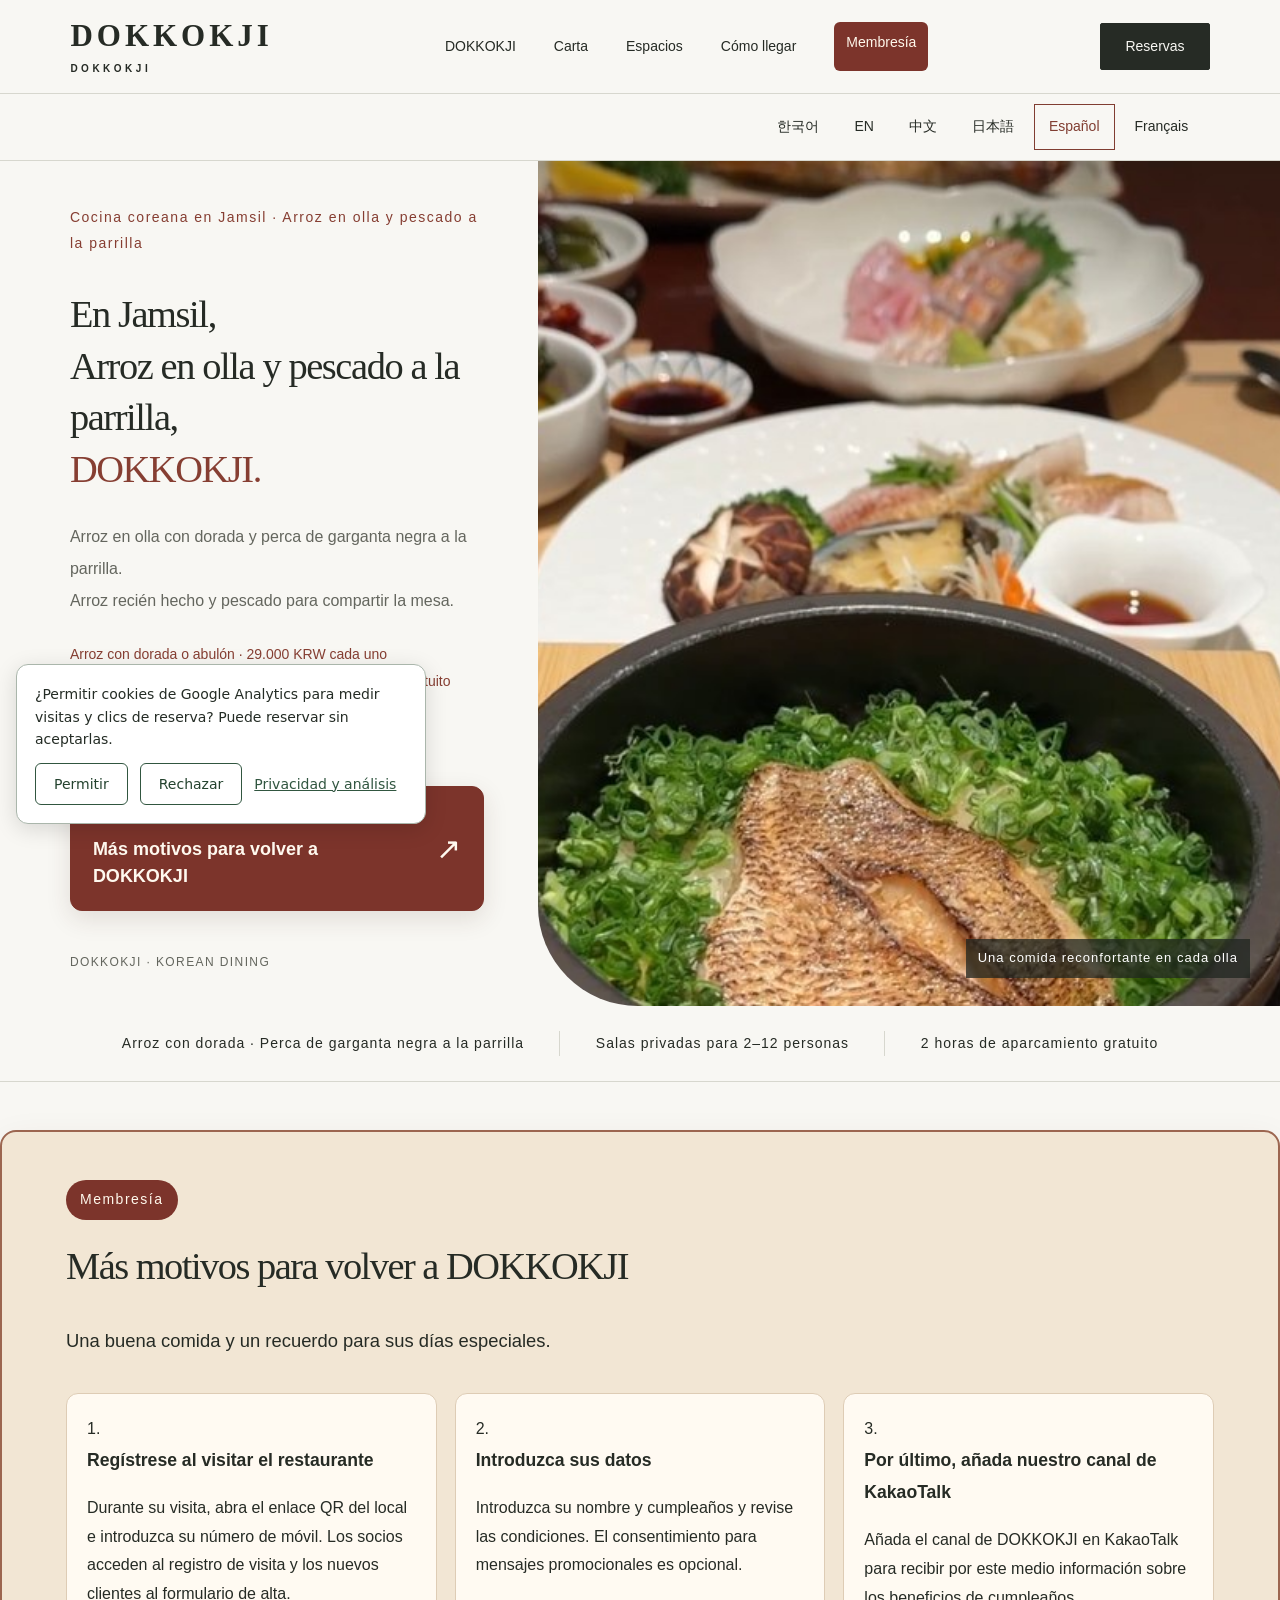
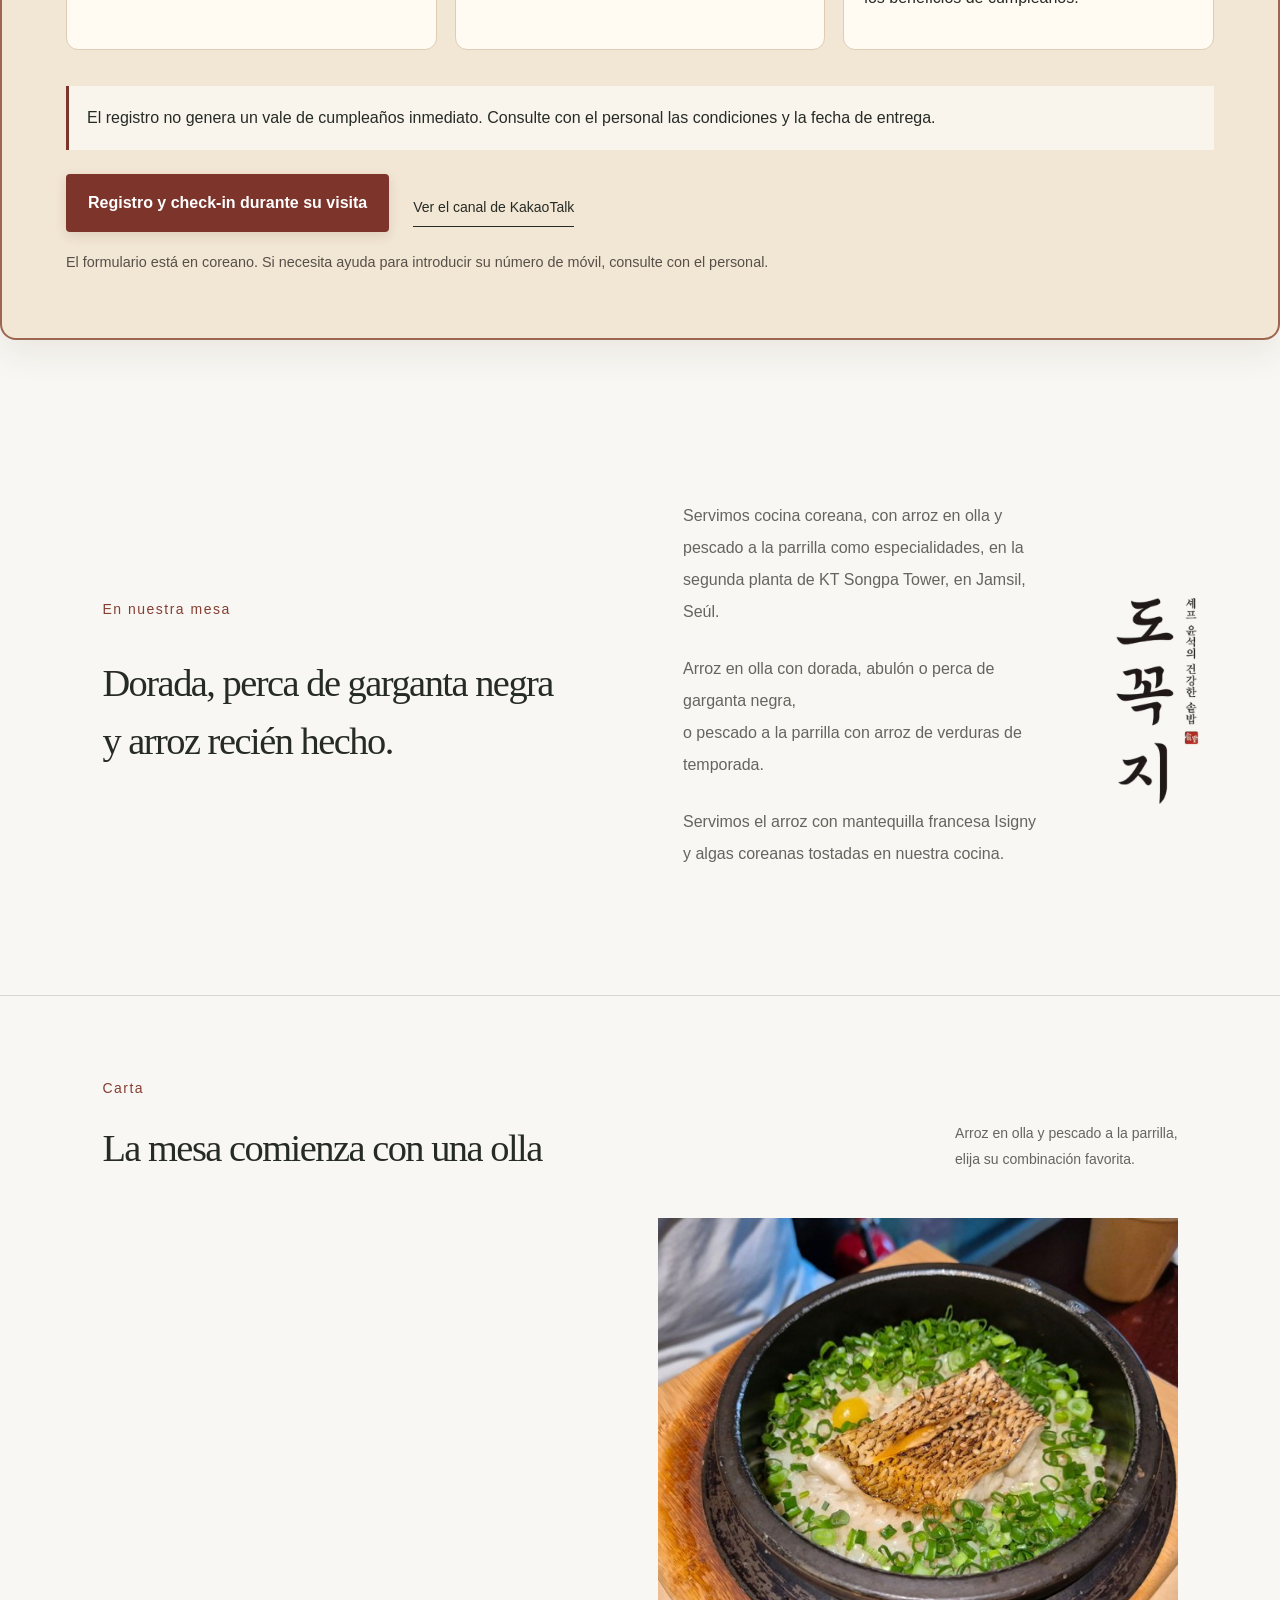
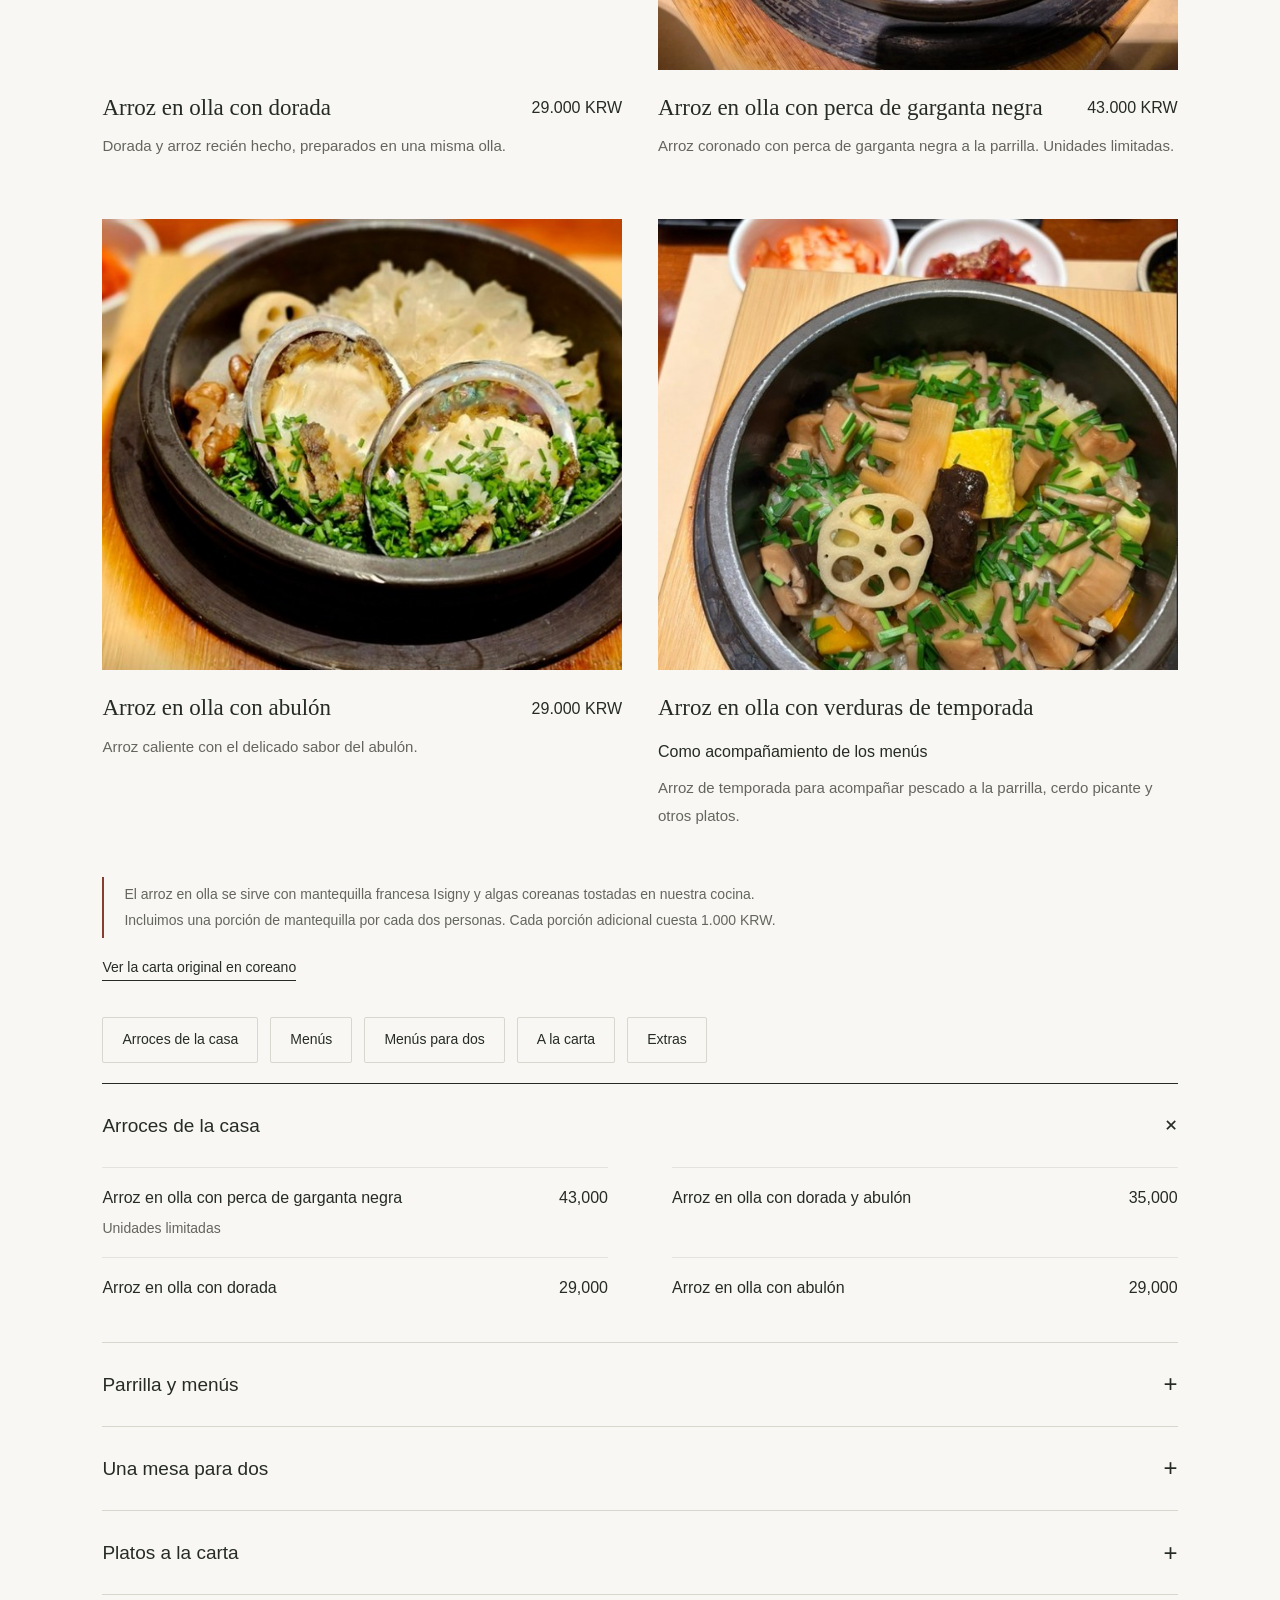
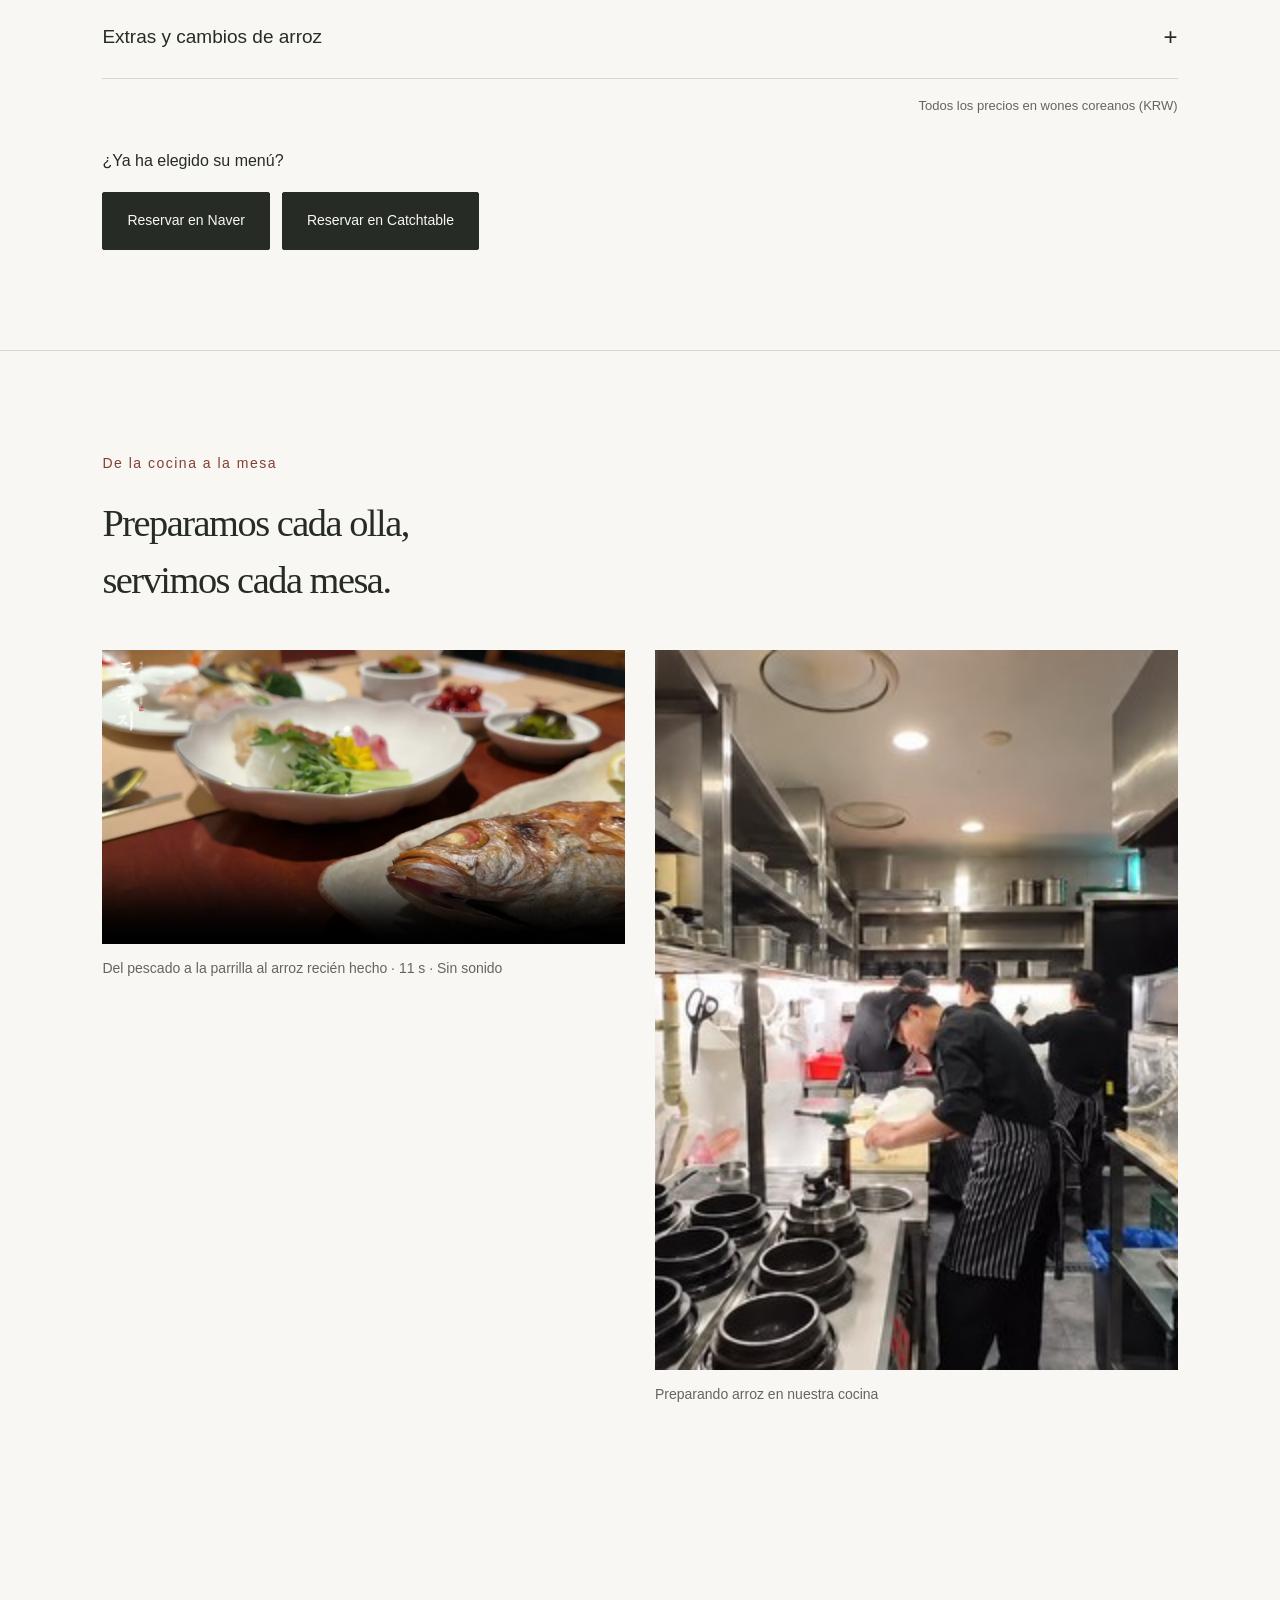
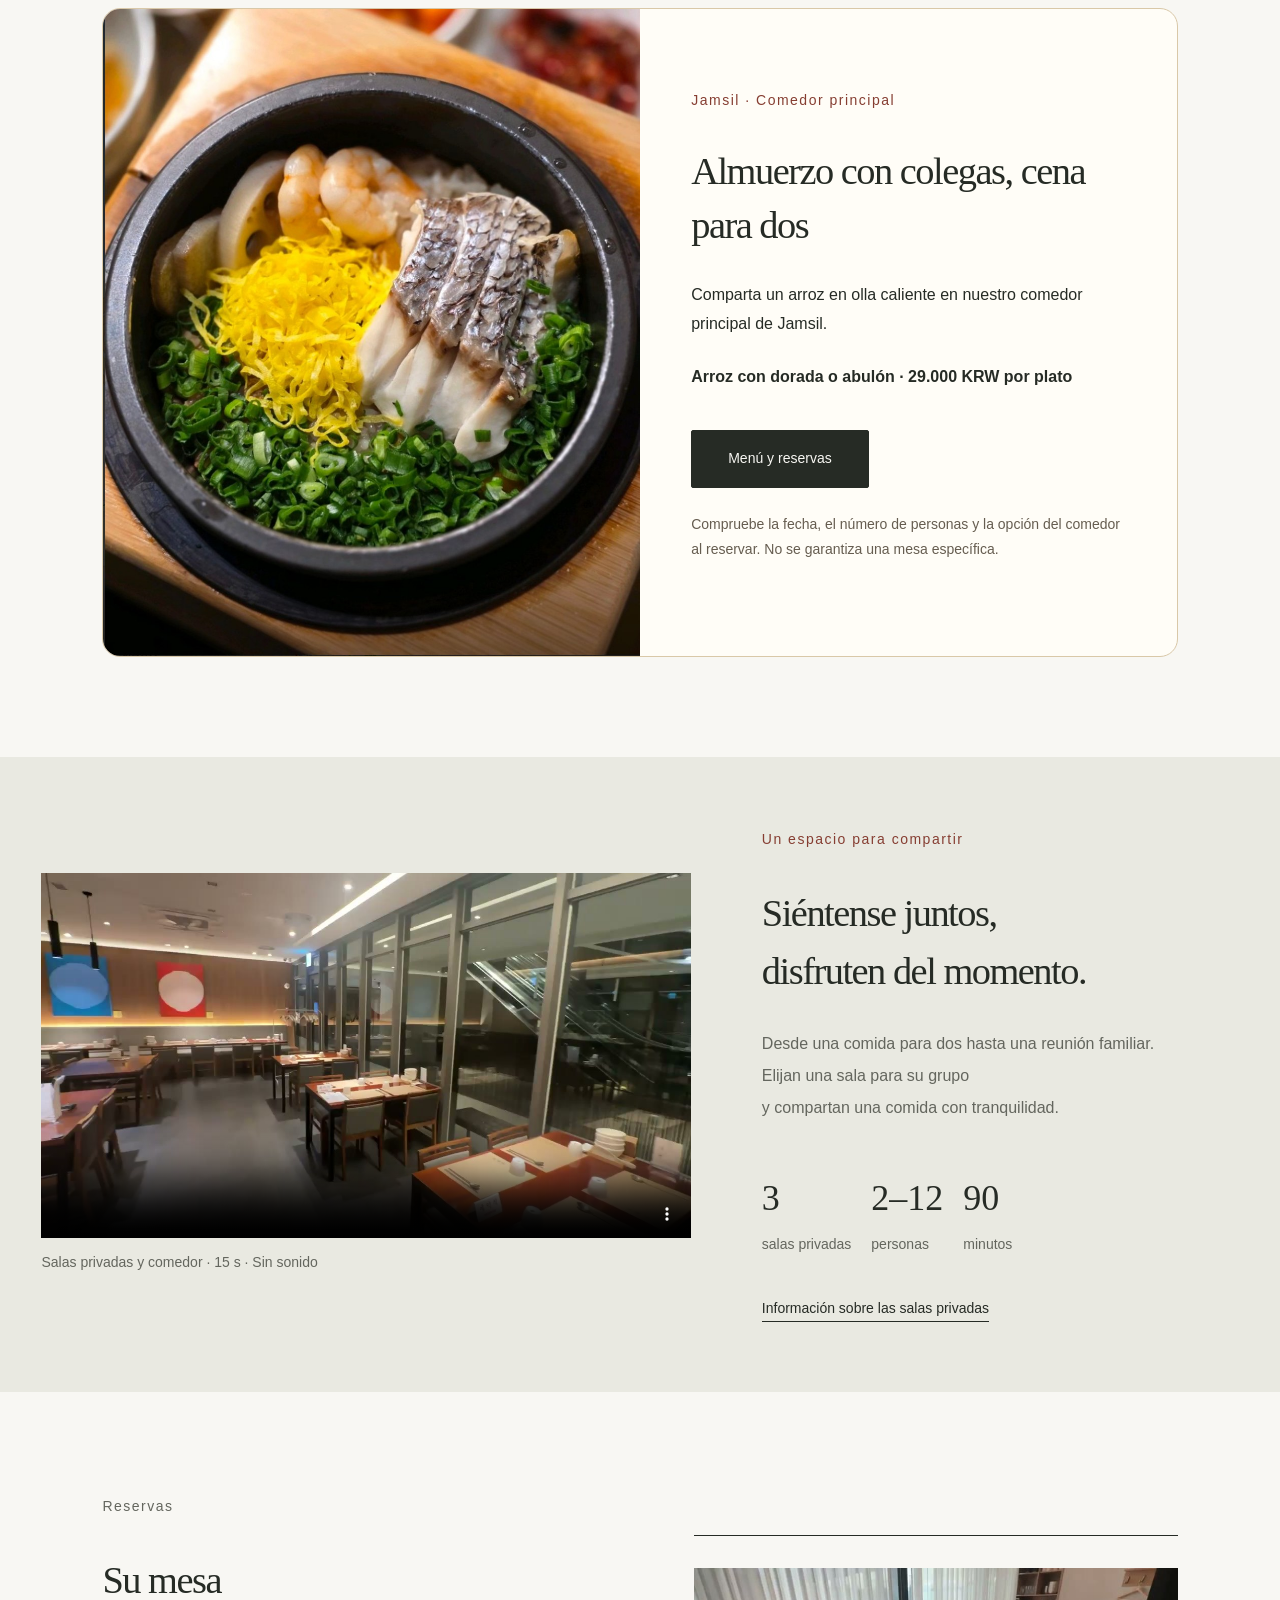
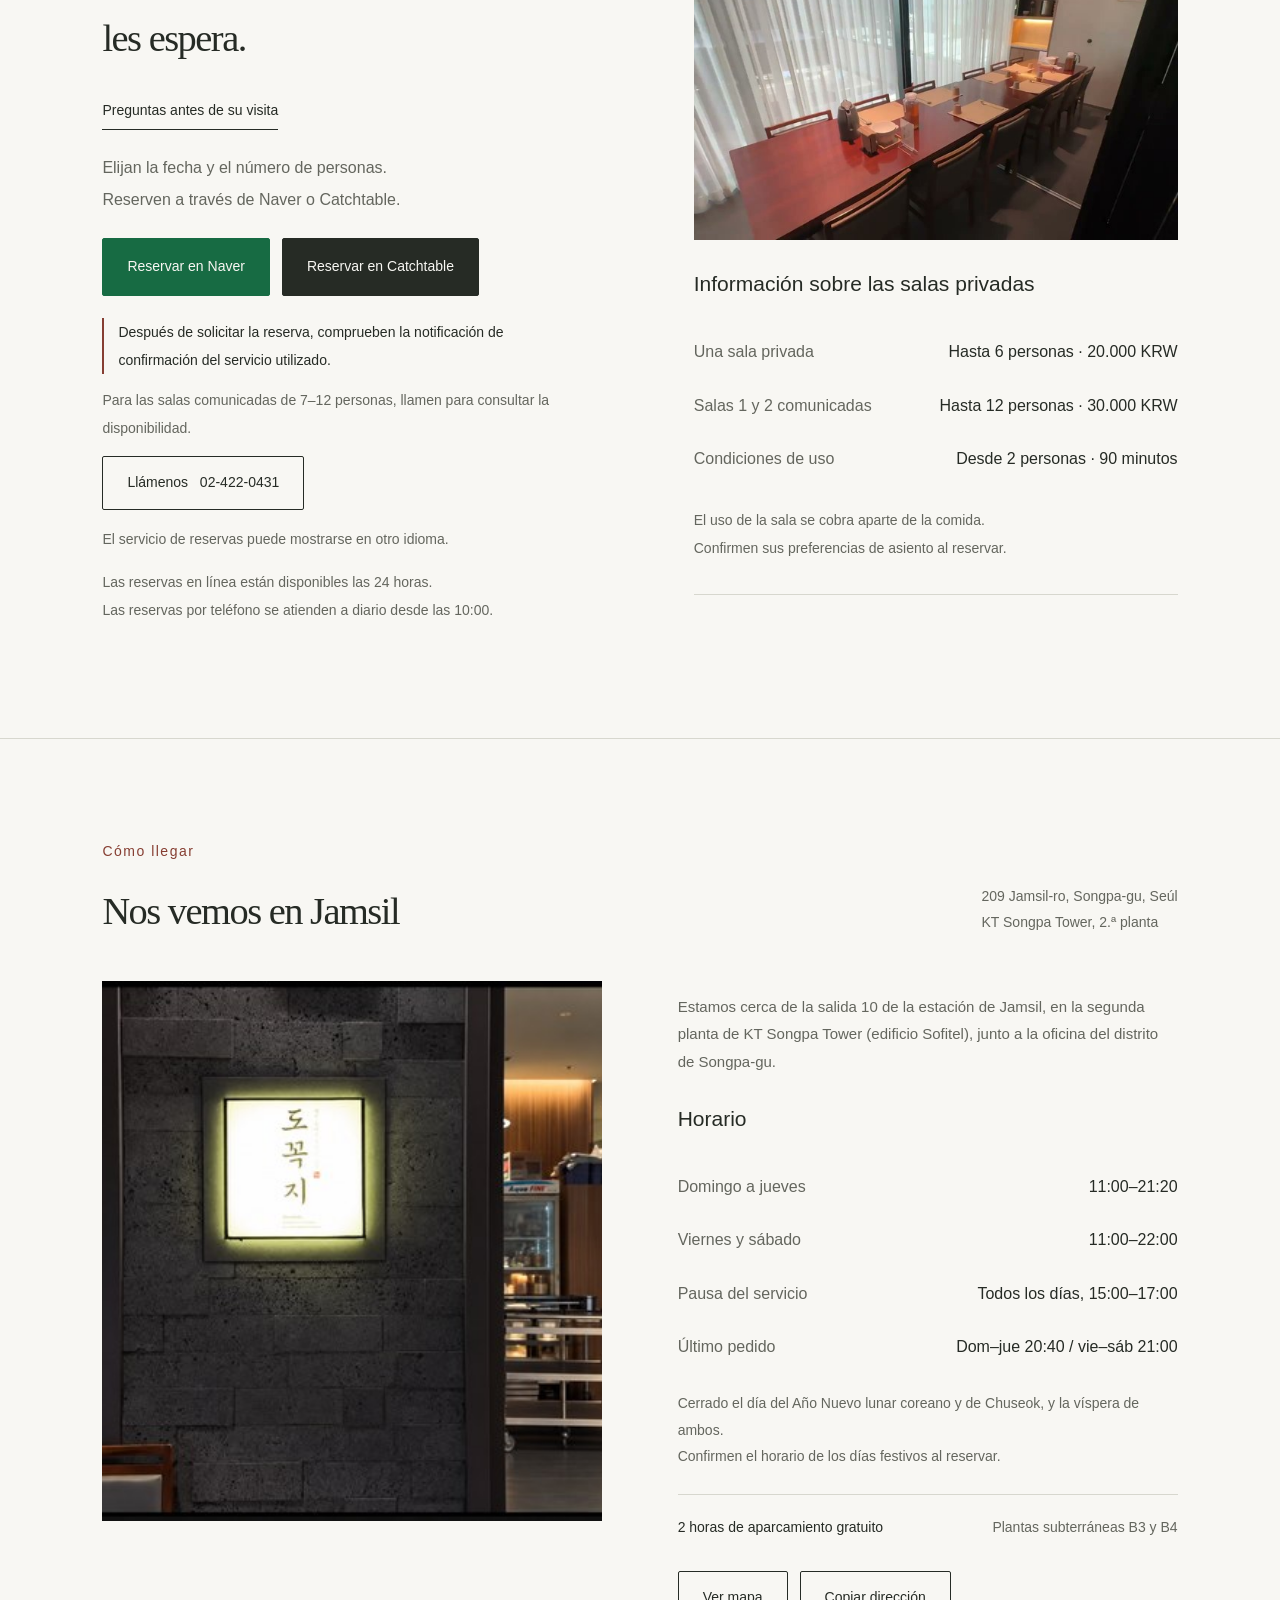
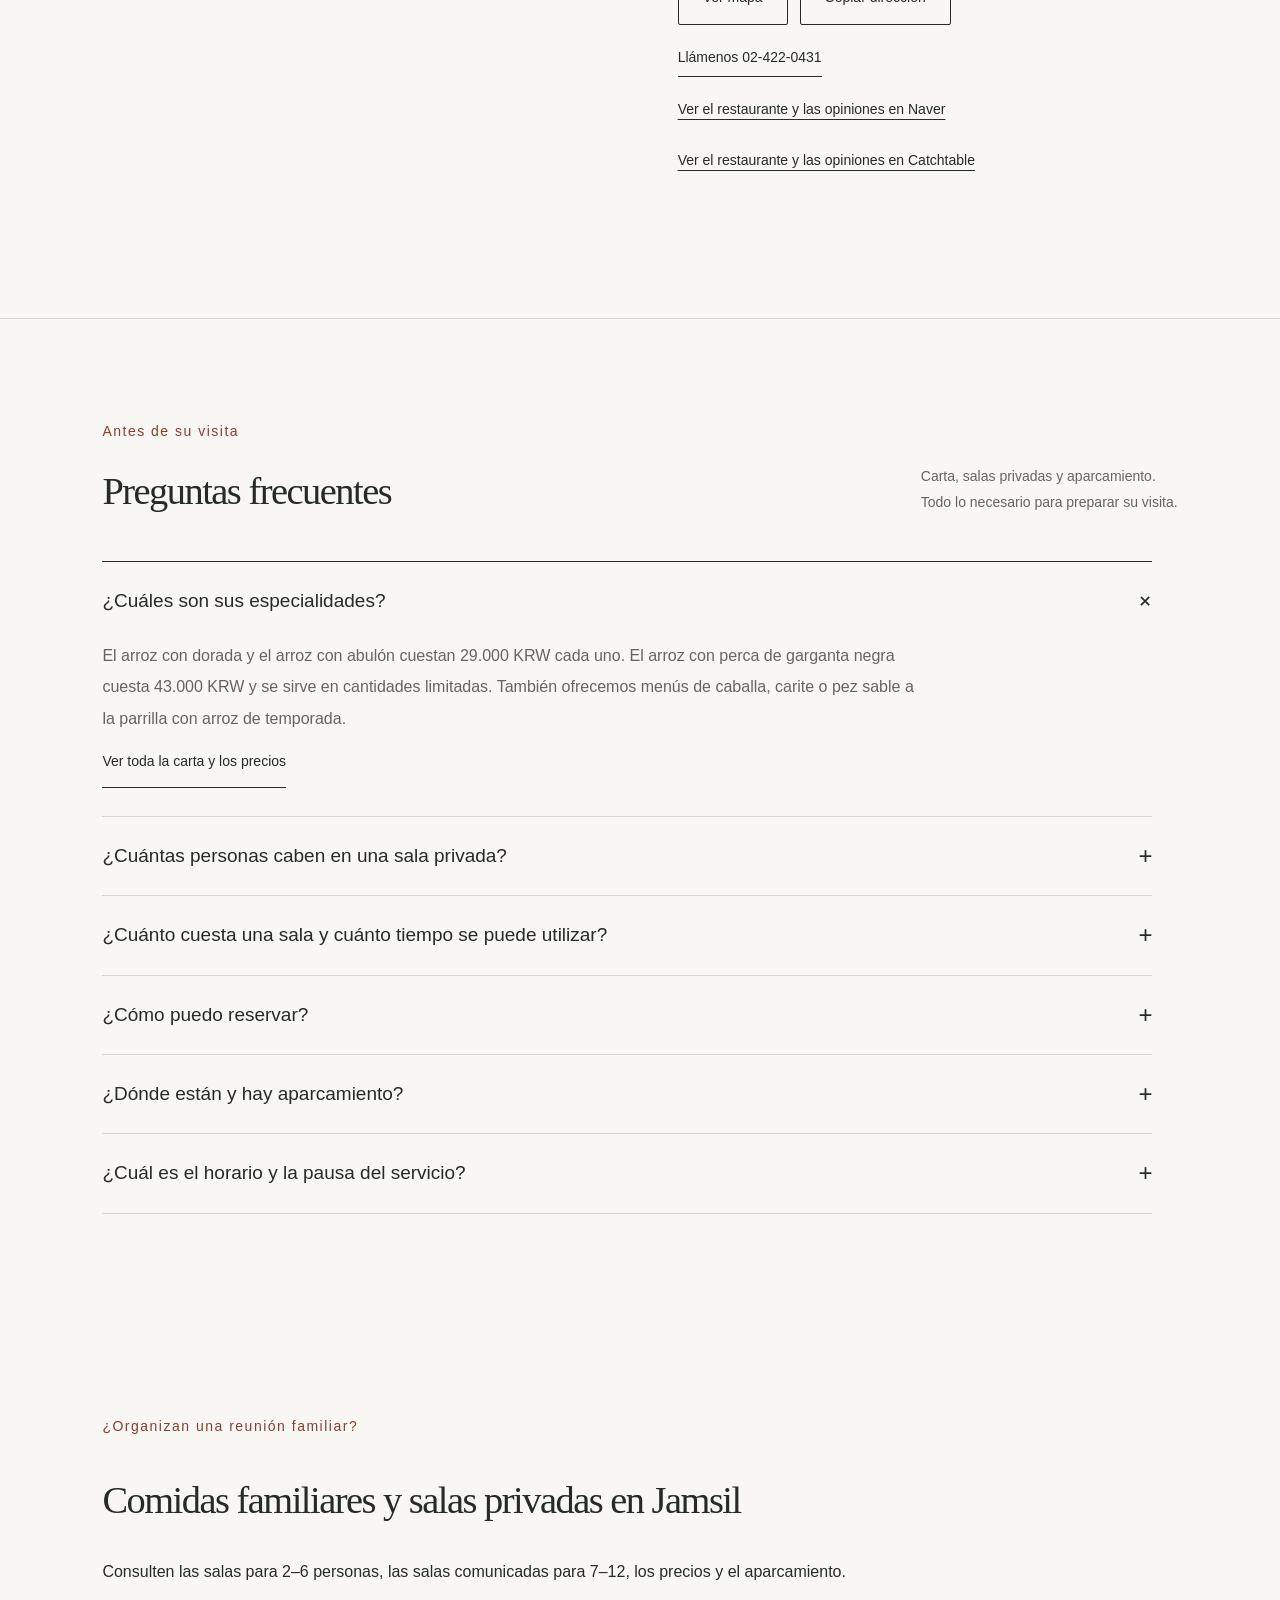
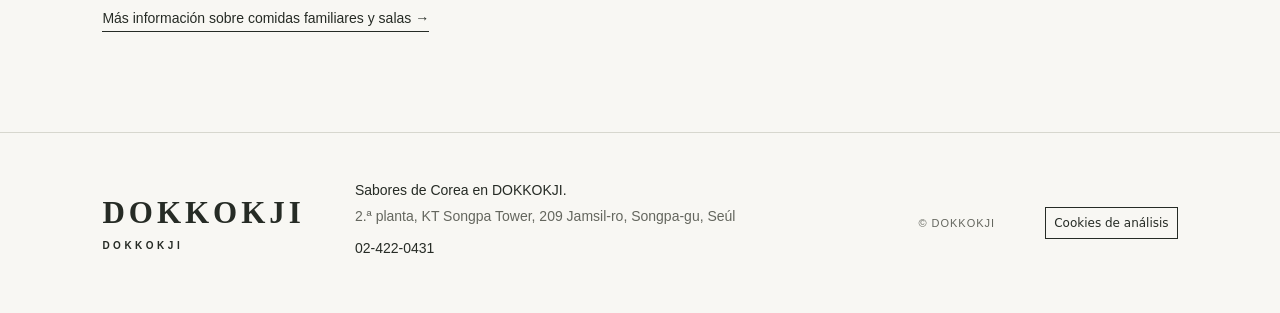
==== commit 793e6b2f: "Sync site with Sites v51 (b0b034f, deploy appgdep_6af12808, 2026-11-09) All 75 dist files verified a" ====
--- a/es.html
+++ b/es.html
@@ -18,7 +18,7 @@
 <meta property="og:url" content="https://dokkokji.com/es">
 <meta property="og:image" content="https://dokkokji.com/assets/hero-optimized.jpg">
 <meta property="og:locale" content="es_ES">
-<script type="application/ld+json">{"@context":"https://schema.org","@graph":[{"@type":"WebPage","@id":"https://dokkokji.com/es#webpage","url":"https://dokkokji.com/es","name":"Restaurante coreano en Jamsil, Seúl | DOKKOKJI","description":"Restaurante coreano en Jamsil, Seúl: arroz en olla, pescado a la parrilla y salas privadas. Consulte la carta, los precios y reserve en DOKKOKJI.","inLanguage":"es","isPartOf":{"@id":"https://dokkokji.com/#website"},"about":{"@id":"https://dokkokji.com/#restaurant"}},{"@type":"WebSite","@id":"https://dokkokji.com/#website","url":"https://dokkokji.com/","name":"DOKKOKJI","alternateName":"DOKKOKJI","inLanguage":["ko","en","ja","zh-Hans","es","fr"]},{"@type":"Restaurant","@id":"https://dokkokji.com/#restaurant","name":"DOKKOKJI","alternateName":["DOKKOKJI","DOKKOKJI KT Songpa Tower"],"url":"https://dokkokji.com/","image":"https://dokkokji.com/assets/hero-optimized.jpg","description":"Restaurante coreano en Jamsil, Seúl. Arroz en olla, pescado a la parrilla, salas privadas para 2–12 personas y 2 horas de aparcamiento gratuito en KT Songpa Tower.","servesCuisine":"Cocina coreana","address":{"@type":"PostalAddress","streetAddress":"2.ª planta, KT Songpa Tower, 209 Jamsil-ro","addressLocality":"Songpa-gu","addressRegion":"Seúl","postalCode":"05552","addressCountry":"KR"},"menu":"https://dokkokji.com/es#menu","hasMap":"https://place.map.kakao.com/1709637542","acceptsReservations":true,"openingHoursSpecification":[{"@type":"OpeningHoursSpecification","dayOfWeek":["Monday","Tuesday","Wednesday","Thursday","Friday","Saturday","Sunday"],"opens":"11:00","closes":"15:00"},{"@type":"OpeningHoursSpecification","dayOfWeek":["Sunday","Monday","Tuesday","Wednesday","Thursday"],"opens":"17:00","closes":"21:20"},{"@type":"OpeningHoursSpecification","dayOfWeek":["Friday","Saturday"],"opens":"17:00","closes":"22:00"}],"hasMenu":{"@id":"https://dokkokji.com/es#menu"},"telephone":"+82-2-422-0431","sameAs":["https://m.place.naver.com/restaurant/1516910163/home","https://app.catchtable.co.kr/ct/shop/dokkokji_songpatower","https://place.map.kakao.com/1709637542","https://pf.kakao.com/_xhxnsNG"]},{"@type":"Menu","@id":"https://dokkokji.com/es#menu","url":"https://dokkokji.com/es#menu","name":"Carta de DOKKOKJI","inLanguage":"es","hasMenuSection":[{"@type":"MenuSection","@id":"https://dokkokji.com/es#rice-menu","name":"Arroces de la casa","hasMenuItem":[{"@type":"MenuItem","name":"Arroz en olla con perca de garganta negra","offers":{"@type":"Offer","price":"43000","priceCurrency":"KRW"},"description":"Unidades limitadas"},{"@type":"MenuItem","name":"Arroz en olla con dorada y abulón","offers":{"@type":"Offer","price":"35000","priceCurrency":"KRW"}},{"@type":"MenuItem","name":"Arroz en olla con dorada","offers":{"@type":"Offer","price":"29000","priceCurrency":"KRW"}},{"@type":"MenuItem","name":"Arroz en olla con abulón","offers":{"@type":"Offer","price":"29000","priceCurrency":"KRW"}}]},{"@type":"MenuSection","@id":"https://dokkokji.com/es#meal-menu","name":"Parrilla y menús","hasMenuItem":[{"@type":"MenuItem","name":"Caballa a la parrilla + arroz de temporada","offers":{"@type":"Offer","price":"29000","priceCurrency":"KRW"}},{"@type":"MenuItem","name":"Carite grande a la parrilla + arroz de temporada","offers":{"@type":"Offer","price":"31000","priceCurrency":"KRW"}},{"@type":"MenuItem","name":"Huevas de abadejo a la parrilla + arroz de temporada","offers":{"@type":"Offer","price":"30000","priceCurrency":"KRW"}},{"@type":"MenuItem","name":"Cerdo salteado picante + arroz de temporada","offers":{"@type":"Offer","price":"29000","priceCurrency":"KRW"}},{"@type":"MenuItem","name":"Pez sable de Corea a la parrilla + arroz de temporada","offers":{"@type":"Offer","price":"49000","priceCurrency":"KRW"}},{"@type":"MenuItem","name":"Pulpo salteado picante + arroz de temporada","offers":{"@type":"Offer","price":"34000","priceCurrency":"KRW"}}]},{"@type":"MenuSection","@id":"https://dokkokji.com/es#share-menu","name":"Una mesa para dos","hasMenuItem":[{"@type":"MenuItem","name":"Menú de perca a la parrilla y cerdo picante","offers":{"@type":"Offer","price":"95000","priceCurrency":"KRW"},"description":"1 perca entera a la parrilla + cerdo picante + 2 arroces de temporada"},{"@type":"MenuItem","name":"Menú de perca a la parrilla y pulpo picante","offers":{"@type":"Offer","price":"108000","priceCurrency":"KRW"},"description":"1 perca entera a la parrilla + pulpo picante + 2 arroces de temporada"}]},{"@type":"MenuSection","@id":"https://dokkokji.com/es#dish-menu","name":"Platos a la carta","hasMenuItem":[{"@type":"MenuItem","name":"Sashimi de temporada, 5 variedades A","offers":{"@type":"Offer","price":"70000","priceCurrency":"KRW"},"description":"Solo en la cena · Unidades limitadas"},{"@type":"MenuItem","name":"Sashimi de temporada, 5 variedades B","offers":{"@type":"Offer","price":"80000","priceCurrency":"KRW"},"description":"Solo en la cena · Unidades limitadas"},{"@type":"MenuItem","name":"Pez sable de Corea guisado en salsa picante","offers":{"@type":"Offer","price":"72000","priceCurrency":"KRW"}},{"@type":"MenuItem","name":"Cabeza de dorada guisada","offers":{"@type":"Offer","price":"48000","priceCurrency":"KRW"}},{"@type":"MenuItem","name":"Perca de garganta negra guisada","offers":{"@type":"Offer","price":"80000","priceCurrency":"KRW"}},{"@type":"MenuItem","name":"Perca de garganta negra a la parrilla","offers":{"@type":"Offer","price":"75000","priceCurrency":"KRW"}}],"description":"Los platos a la carta no incluyen arroz en olla."},{"@type":"MenuSection","@id":"https://dokkokji.com/es#extra-menu","name":"Extras y cambios de arroz","hasMenuItem":[{"@type":"MenuItem","name":"Caballa a la parrilla","offers":{"@type":"Offer","price":"14000","priceCurrency":"KRW"}},{"@type":"MenuItem","name":"Carite grande a la parrilla","offers":{"@type":"Offer","price":"19000","priceCurrency":"KRW"}},{"@type":"MenuItem","name":"Pez sable de Corea a la parrilla","offers":{"@type":"Offer","price":"39000","priceCurrency":"KRW"},"description":"Pez sable de Jeju o Mokpo"},{"@type":"MenuItem","name":"Huevas de abadejo a la parrilla","offers":{"@type":"Offer","price":"17000","priceCurrency":"KRW"}},{"@type":"MenuItem","name":"Pulpo salteado picante","offers":{"@type":"Offer","price":"23000","priceCurrency":"KRW"}},{"@type":"MenuItem","name":"Cerdo salteado picante","offers":{"@type":"Offer","price":"14000","priceCurrency":"KRW"}},{"@type":"MenuItem","name":"Arroz en olla con verduras de temporada","offers":{"@type":"Offer","price":"10000","priceCurrency":"KRW"}}],"description":"Los extras están disponibles al pedir un arroz de la casa, un menú o un plato a la carta. Cambio de arroz en los menús de pez sable, pulpo y perca: abulón o dorada +15.000 KRW / dorada y abulón +19.000 KRW / perca +30.000 KRW"}]},{"@type":"FAQPage","@id":"https://dokkokji.com/es#faq","inLanguage":"es","mainEntity":[{"@type":"Question","name":"¿Cuáles son sus especialidades?","acceptedAnswer":{"@type":"Answer","text":"El arroz con dorada y el arroz con abulón cuestan 29.000 KRW cada uno. El arroz con perca de garganta negra cuesta 43.000 KRW y se sirve en cantidades limitadas. También ofrecemos menús de caballa, carite o pez sable a la parrilla con arroz de temporada."}},{"@type":"Question","name":"¿Cuántas personas caben en una sala privada?","acceptedAnswer":{"@type":"Answer","text":"Las salas privadas admiten de 2 a 6 personas. Las salas 1 y 2 pueden comunicarse para reunir hasta 12 personas. Confirmen la disponibilidad para la fecha y el tamaño de su grupo al reservar."}},{"@type":"Question","name":"¿Cuánto cuesta una sala y cuánto tiempo se puede utilizar?","acceptedAnswer":{"@type":"Answer","text":"Una sala cuesta 20.000 KRW; las salas 1 y 2 comunicadas cuestan 30.000 KRW. El uso de la sala se cobra aparte de la comida y dura 90 minutos."}},{"@type":"Question","name":"¿Cómo puedo reservar?","acceptedAnswer":{"@type":"Answer","text":"Elijan la fecha y el número de personas en Naver Booking o Catchtable. Comprueben la notificación de confirmación tras solicitar la reserva. Las reservas en línea están disponibles las 24 horas; por teléfono, a diario desde las 10:00. Para salas comunicadas de 7–12 personas, llamen al +82-2-422-0431 para consultar la disponibilidad."}},{"@type":"Question","name":"¿Dónde están y hay aparcamiento?","acceptedAnswer":{"@type":"Answer","text":"Estamos en la segunda planta de KT Songpa Tower, 209 Jamsil-ro, Songpa-gu, Seúl. El aparcamiento de KT Songpa Tower ofrece 2 horas gratuitas."}},{"@type":"Question","name":"¿Cuál es el horario y la pausa del servicio?","acceptedAnswer":{"@type":"Answer","text":"Abrimos de domingo a jueves de 11:00 a 21:20, y viernes y sábado de 11:00 a 22:00. La pausa diaria es de 15:00 a 17:00. El último pedido es a las 20:40 de domingo a jueves y a las 21:00 viernes y sábado. Confirmen el horario de los días festivos al reservar."}}]}]}</script>
+<script type="application/ld+json">{"@context":"https://schema.org","@graph":[{"@type":"WebPage","@id":"https://dokkokji.com/es#webpage","url":"https://dokkokji.com/es","name":"Restaurante coreano en Jamsil, Seúl | DOKKOKJI","description":"Restaurante coreano en Jamsil, Seúl: arroz en olla, pescado a la parrilla y salas privadas. Consulte la carta, los precios y reserve en DOKKOKJI.","inLanguage":"es","isPartOf":{"@id":"https://dokkokji.com/#website"},"about":{"@id":"https://dokkokji.com/#restaurant"}},{"@type":"WebSite","@id":"https://dokkokji.com/#website","url":"https://dokkokji.com/","name":"DOKKOKJI","alternateName":"DOKKOKJI","inLanguage":["ko","en","ja","zh-Hans","es","fr"]},{"@type":"Restaurant","@id":"https://dokkokji.com/#restaurant","name":"DOKKOKJI","alternateName":["DOKKOKJI","DOKKOKJI KT Songpa Tower"],"url":"https://dokkokji.com/","image":"https://dokkokji.com/assets/hero-optimized.jpg","description":"Restaurante coreano en Jamsil, Seúl. Arroz en olla, pescado a la parrilla, salas privadas para 2–12 personas y 2 horas de aparcamiento gratuito en KT Songpa Tower.","servesCuisine":"Cocina coreana","address":{"@type":"PostalAddress","streetAddress":"2.ª planta, KT Songpa Tower, 209 Jamsil-ro","addressLocality":"Songpa-gu","addressRegion":"Seúl","postalCode":"05552","addressCountry":"KR"},"menu":"https://dokkokji.com/es#menu","hasMap":"https://place.map.kakao.com/1709637542","acceptsReservations":true,"openingHoursSpecification":[{"@type":"OpeningHoursSpecification","dayOfWeek":["Monday","Tuesday","Wednesday","Thursday","Friday","Saturday","Sunday"],"opens":"11:00","closes":"15:00"},{"@type":"OpeningHoursSpecification","dayOfWeek":["Sunday","Monday","Tuesday","Wednesday","Thursday"],"opens":"17:00","closes":"21:20"},{"@type":"OpeningHoursSpecification","dayOfWeek":["Friday","Saturday"],"opens":"17:00","closes":"22:00"}],"hasMenu":{"@id":"https://dokkokji.com/es#menu"},"telephone":"+82-2-422-0431","sameAs":["https://m.place.naver.com/restaurant/1516910163/home","https://app.catchtable.co.kr/ct/shop/dokkokji_songpatower","https://place.map.kakao.com/1709637542","https://pf.kakao.com/_xhxnsNG"]},{"@type":"Menu","@id":"https://dokkokji.com/es#menu","url":"https://dokkokji.com/es#menu","name":"Carta de DOKKOKJI","inLanguage":"es","hasMenuSection":[{"@type":"MenuSection","@id":"https://dokkokji.com/es#rice-menu","name":"Arroces de la casa","hasMenuItem":[{"@type":"MenuItem","name":"Arroz en olla con perca de garganta negra","offers":{"@type":"Offer","price":"43000","priceCurrency":"KRW"},"description":"Unidades limitadas"},{"@type":"MenuItem","name":"Arroz en olla con dorada y abulón","offers":{"@type":"Offer","price":"35000","priceCurrency":"KRW"}},{"@type":"MenuItem","name":"Arroz en olla con dorada","offers":{"@type":"Offer","price":"29000","priceCurrency":"KRW"}},{"@type":"MenuItem","name":"Arroz en olla con abulón","offers":{"@type":"Offer","price":"29000","priceCurrency":"KRW"}}]},{"@type":"MenuSection","@id":"https://dokkokji.com/es#meal-menu","name":"Parrilla y menús","hasMenuItem":[{"@type":"MenuItem","name":"Caballa a la parrilla + arroz de temporada","offers":{"@type":"Offer","price":"29000","priceCurrency":"KRW"}},{"@type":"MenuItem","name":"Carite grande a la parrilla + arroz de temporada","offers":{"@type":"Offer","price":"31000","priceCurrency":"KRW"}},{"@type":"MenuItem","name":"Huevas de abadejo a la parrilla + arroz de temporada","offers":{"@type":"Offer","price":"30000","priceCurrency":"KRW"}},{"@type":"MenuItem","name":"Cerdo salteado picante + arroz de temporada","offers":{"@type":"Offer","price":"29000","priceCurrency":"KRW"}},{"@type":"MenuItem","name":"Pez sable de Corea a la parrilla + arroz de temporada","offers":{"@type":"Offer","price":"49000","priceCurrency":"KRW"}},{"@type":"MenuItem","name":"Pulpo salteado picante + arroz de temporada","offers":{"@type":"Offer","price":"34000","priceCurrency":"KRW"}}]},{"@type":"MenuSection","@id":"https://dokkokji.com/es#share-menu","name":"Una mesa para dos","hasMenuItem":[{"@type":"MenuItem","name":"Menú de perca a la parrilla y cerdo picante","offers":{"@type":"Offer","price":"95000","priceCurrency":"KRW"},"description":"1 perca entera a la parrilla + cerdo picante + 2 arroces de temporada"},{"@type":"MenuItem","name":"Menú de perca a la parrilla y pulpo picante","offers":{"@type":"Offer","price":"108000","priceCurrency":"KRW"},"description":"1 perca entera a la parrilla + pulpo picante + 2 arroces de temporada"}]},{"@type":"MenuSection","@id":"https://dokkokji.com/es#dish-menu","name":"Platos a la carta","hasMenuItem":[{"@type":"MenuItem","name":"Sashimi de temporada, 5 variedades A","offers":{"@type":"Offer","price":"70000","priceCurrency":"KRW"},"description":"Solo en la cena · Unidades limitadas"},{"@type":"MenuItem","name":"Sashimi de temporada, 5 variedades B","offers":{"@type":"Offer","price":"80000","priceCurrency":"KRW"},"description":"Solo en la cena · Unidades limitadas"},{"@type":"MenuItem","name":"Pez sable de Corea guisado en salsa picante","offers":{"@type":"Offer","price":"72000","priceCurrency":"KRW"}},{"@type":"MenuItem","name":"Cabeza de dorada guisada","offers":{"@type":"Offer","price":"48000","priceCurrency":"KRW"}},{"@type":"MenuItem","name":"Perca de garganta negra a la parrilla","offers":{"@type":"Offer","price":"75000","priceCurrency":"KRW"}}],"description":"Los platos a la carta no incluyen arroz en olla."},{"@type":"MenuSection","@id":"https://dokkokji.com/es#extra-menu","name":"Extras y cambios de arroz","hasMenuItem":[{"@type":"MenuItem","name":"Caballa a la parrilla","offers":{"@type":"Offer","price":"14000","priceCurrency":"KRW"}},{"@type":"MenuItem","name":"Carite grande a la parrilla","offers":{"@type":"Offer","price":"19000","priceCurrency":"KRW"}},{"@type":"MenuItem","name":"Pez sable de Corea a la parrilla","offers":{"@type":"Offer","price":"39000","priceCurrency":"KRW"},"description":"Pez sable de Jeju o Mokpo"},{"@type":"MenuItem","name":"Huevas de abadejo a la parrilla","offers":{"@type":"Offer","price":"17000","priceCurrency":"KRW"}},{"@type":"MenuItem","name":"Pulpo salteado picante","offers":{"@type":"Offer","price":"23000","priceCurrency":"KRW"}},{"@type":"MenuItem","name":"Cerdo salteado picante","offers":{"@type":"Offer","price":"14000","priceCurrency":"KRW"}},{"@type":"MenuItem","name":"Arroz en olla con verduras de temporada","offers":{"@type":"Offer","price":"10000","priceCurrency":"KRW"}}],"description":"Los extras están disponibles al pedir un arroz de la casa, un menú o un plato a la carta. Cambio de arroz en los menús de pez sable, pulpo y perca: abulón o dorada +15.000 KRW / dorada y abulón +19.000 KRW / perca +30.000 KRW"}]},{"@type":"FAQPage","@id":"https://dokkokji.com/es#faq","inLanguage":"es","mainEntity":[{"@type":"Question","name":"¿Cuáles son sus especialidades?","acceptedAnswer":{"@type":"Answer","text":"El arroz con dorada y el arroz con abulón cuestan 29.000 KRW cada uno. El arroz con perca de garganta negra cuesta 43.000 KRW y se sirve en cantidades limitadas. También ofrecemos menús de caballa, carite o pez sable a la parrilla con arroz de temporada."}},{"@type":"Question","name":"¿Cuántas personas caben en una sala privada?","acceptedAnswer":{"@type":"Answer","text":"Las salas privadas admiten de 2 a 6 personas. Las salas 1 y 2 pueden comunicarse para reunir hasta 12 personas. Confirmen la disponibilidad para la fecha y el tamaño de su grupo al reservar."}},{"@type":"Question","name":"¿Cuánto cuesta una sala y cuánto tiempo se puede utilizar?","acceptedAnswer":{"@type":"Answer","text":"Una sala cuesta 20.000 KRW; las salas 1 y 2 comunicadas cuestan 30.000 KRW. El uso de la sala se cobra aparte de la comida y dura 90 minutos."}},{"@type":"Question","name":"¿Cómo puedo reservar?","acceptedAnswer":{"@type":"Answer","text":"Elijan la fecha y el número de personas en Naver Booking o Catchtable. Comprueben la notificación de confirmación tras solicitar la reserva. Las reservas en línea están disponibles las 24 horas; por teléfono, a diario desde las 10:00. Para salas comunicadas de 7–12 personas, llamen al +82-2-422-0431 para consultar la disponibilidad."}},{"@type":"Question","name":"¿Dónde están y hay aparcamiento?","acceptedAnswer":{"@type":"Answer","text":"Estamos en la segunda planta de KT Songpa Tower, 209 Jamsil-ro, Songpa-gu, Seúl. El aparcamiento de KT Songpa Tower ofrece 2 horas gratuitas."}},{"@type":"Question","name":"¿Cuál es el horario y la pausa del servicio?","acceptedAnswer":{"@type":"Answer","text":"Abrimos de domingo a jueves de 11:00 a 21:20, y viernes y sábado de 11:00 a 22:00. La pausa diaria es de 15:00 a 17:00. El último pedido es a las 20:40 de domingo a jueves y a las 21:00 viernes y sábado. Confirmen el horario de los días festivos al reservar."}}]}]}</script>
 
 <link rel="alternate" hreflang="ko" href="https://dokkokji.com/">
 <link rel="alternate" hreflang="es" href="https://dokkokji.com/es">
@@ -44,7 +44,7 @@
 </div><p class="menu-note">El arroz en olla se sirve con mantequilla francesa Isigny y algas coreanas tostadas en nuestra cocina.<br>Incluimos una porción de mantequilla por cada dos personas. Cada porción adicional cuesta 1.000 KRW.</p><a class="text-link" href="/assets/menu-original.png" target="_blank" rel="noopener">Ver la carta original en coreano<span class="sr-only"> (nueva pestaña)</span></a><nav class="menu-shortcuts" aria-label="Categorías de la carta"><a href="#rice-menu">Arroces de la casa</a><a href="#meal-menu">Menús</a><a href="#share-menu">Menús para dos</a><a href="#dish-menu">A la carta</a><a href="#extra-menu">Extras</a></nav><div class="menu-list"><details id="rice-menu" open><summary><span>Arroces de la casa</span><span class="detail-mark" aria-hidden="true">+</span></summary><dl class="menu-items"><div><dt>Arroz en olla con perca de garganta negra <small>Unidades limitadas</small></dt><dd>43,000</dd></div><div><dt>Arroz en olla con dorada y abulón</dt><dd>35,000</dd></div><div><dt>Arroz en olla con dorada</dt><dd>29,000</dd></div><div><dt>Arroz en olla con abulón</dt><dd>29,000</dd></div></dl></details>
 <details id="meal-menu"><summary><span>Parrilla y menús</span><span class="detail-mark" aria-hidden="true">+</span></summary><dl class="menu-items"><div><dt>Caballa a la parrilla + arroz de temporada</dt><dd>29,000</dd></div><div><dt>Carite grande a la parrilla + arroz de temporada</dt><dd>31,000</dd></div><div><dt>Huevas de abadejo a la parrilla + arroz de temporada</dt><dd>30,000</dd></div><div><dt>Cerdo salteado picante + arroz de temporada</dt><dd>29,000</dd></div><div><dt>Pez sable de Corea a la parrilla + arroz de temporada</dt><dd>49,000</dd></div><div><dt>Pulpo salteado picante + arroz de temporada</dt><dd>34,000</dd></div></dl></details>
 <details id="share-menu"><summary><span>Una mesa para dos</span><span class="detail-mark" aria-hidden="true">+</span></summary><dl class="menu-items"><div><dt>Menú de perca a la parrilla y cerdo picante<small>1 perca entera a la parrilla + cerdo picante + 2 arroces de temporada</small></dt><dd>95,000</dd></div><div><dt>Menú de perca a la parrilla y pulpo picante<small>1 perca entera a la parrilla + pulpo picante + 2 arroces de temporada</small></dt><dd>108,000</dd></div></dl></details>
-<details id="dish-menu"><summary><span>Platos a la carta</span><span class="detail-mark" aria-hidden="true">+</span></summary><dl class="menu-items"><div><dt>Sashimi de temporada, 5 variedades A / B<small>Solo en la cena · Unidades limitadas</small></dt><dd>70,000 / 80,000</dd></div><div><dt>Pez sable de Corea guisado en salsa picante</dt><dd>72,000</dd></div><div><dt>Cabeza de dorada guisada</dt><dd>48,000</dd></div><div><dt>Perca de garganta negra guisada</dt><dd>80,000</dd></div><div><dt>Perca de garganta negra a la parrilla</dt><dd>75,000</dd></div></dl><p class="menu-note">Los platos a la carta no incluyen arroz en olla.</p></details>
+<details id="dish-menu"><summary><span>Platos a la carta</span><span class="detail-mark" aria-hidden="true">+</span></summary><dl class="menu-items"><div><dt>Sashimi de temporada, 5 variedades A / B<small>Solo en la cena · Unidades limitadas</small></dt><dd>70,000 / 80,000</dd></div><div><dt>Pez sable de Corea guisado en salsa picante</dt><dd>72,000</dd></div><div><dt>Cabeza de dorada guisada</dt><dd>48,000</dd></div><div><dt>Perca de garganta negra a la parrilla</dt><dd>75,000</dd></div></dl><p class="menu-note">Los platos a la carta no incluyen arroz en olla.</p></details>
 <details id="extra-menu"><summary><span>Extras y cambios de arroz</span><span class="detail-mark" aria-hidden="true">+</span></summary><dl class="menu-items"><div><dt>Caballa a la parrilla</dt><dd>14,000</dd></div><div><dt>Carite grande a la parrilla</dt><dd>19,000</dd></div><div><dt>Pez sable de Corea a la parrilla<small>Pez sable de Jeju o Mokpo</small></dt><dd>39,000</dd></div><div><dt>Huevas de abadejo a la parrilla</dt><dd>17,000</dd></div><div><dt>Pulpo salteado picante</dt><dd>23,000</dd></div><div><dt>Cerdo salteado picante</dt><dd>14,000</dd></div><div><dt>Arroz en olla con verduras de temporada</dt><dd>10,000</dd></div></dl><p class="menu-note">Los extras están disponibles al pedir un arroz de la casa, un menú o un plato a la carta.</p><p class="menu-note">Cambio de arroz en los menús de pez sable, pulpo y perca: abulón o dorada +15.000 KRW / dorada y abulón +19.000 KRW / perca +30.000 KRW</p></details><p class="price-unit">Todos los precios en wones coreanos (KRW)</p></div><div class="booking-actions menu-booking" data-placement="menu"><p>¿Ya ha elegido su menú?</p><a class="button primary" href="https://m.place.naver.com/restaurant/1516910163/booking" target="_blank" rel="noopener" referrerpolicy="origin">Reservar en Naver</a><a class="button primary" href="https://app.catchtable.co.kr/ct/shop/dokkokji_songpatower" target="_blank" rel="noopener" referrerpolicy="origin">Reservar en Catchtable</a></div></section>
 <section id="kitchen" class="photo-story section" aria-label="Platos de DOKKOKJI"><div class="section-heading"><div><p class="eyebrow">De la cocina a la mesa</p><h2>Preparamos cada olla,<br>servimos cada mesa.</h2></div></div><div class="photo-pair"><figure><video controls muted playsinline preload="none" poster="/assets/food-poster-table-optimized.jpg" aria-label="Pescado a la parrilla y arroz en olla, vídeo de 11 segundos sin sonido"><source src="/assets/food-story.mp4" type="video/mp4">Su navegador no permite reproducir este vídeo.</video><figcaption>Del pescado a la parrilla al arroz recién hecho · 11 s · Sin sonido</figcaption></figure><figure><img src="/assets/kitchen-at-work-clean-v2-optimized.jpg" srcset="/assets/kitchen-at-work-clean-v2-640.jpg 640w, /assets/kitchen-at-work-clean-v2-960.jpg 960w, /assets/kitchen-at-work-clean-v2-optimized.jpg 1672w" sizes="(max-width: 760px) 86vw, 42vw" decoding="async" alt="Cocineros preparando arroz en olla" loading="lazy" width="1280" height="720"><figcaption>Preparando arroz en nuestra cocina</figcaption></figure></div></section><section class="hall-dining section" id="team" aria-labelledby="hall-title"><div class="hall-card"><a class="hall-food" href="#menu"><img src="/assets/rice-domi-optimized.jpg" alt="Arroz con dorada" width="1067" height="1288" loading="lazy"></a><div class="hall-copy"><p class="eyebrow">Jamsil · Comedor principal</p><h2 id="hall-title">Almuerzo con colegas, cena para dos</h2><p>Comparta un arroz en olla caliente en nuestro comedor principal de Jamsil.</p><p class="hall-price">Arroz con dorada o abulón · 29.000 KRW por plato</p><a class="button primary" href="#reservation">Menú y reservas</a><p class="hall-note">Compruebe la fecha, el número de personas y la opción del comedor al reservar. No se garantiza una mesa específica.</p></div></div></section><section class="space-section" id="space"><div class="space-photo"><video controls muted playsinline preload="none" poster="/assets/hall-optimized.jpg" aria-label="Salas privadas y comedor, vídeo de 15 segundos sin sonido"><source src="/assets/space-tour.mp4" type="video/mp4">Su navegador no permite reproducir este vídeo. <a href="/assets/space-tour.mp4">Ver vídeo de los espacios</a></video><p class="video-caption">Salas privadas y comedor · 15 s · Sin sonido</p></div><div class="space-copy"><p class="eyebrow">Un espacio para compartir</p><h2>Siéntense juntos,<br>disfruten del momento.</h2><p>Desde una comida para dos hasta una reunión familiar.<br>Elijan una sala para su grupo<br>y compartan una comida con tranquilidad.</p><div class="room-numbers"><div><strong>3</strong><span>salas privadas</span></div><div><strong>2–12</strong><span>personas</span></div><div><strong>90</strong><span>minutos</span></div></div><a class="text-link" href="#reservation">Información sobre las salas privadas</a></div></section>
 <section class="reservation section" id="reservation"><div><p class="eyebrow">Reservas</p><h2>Su mesa<br>les espera.</h2><a class="text-link faq-shortcut" href="#faq">Preguntas antes de su visita</a><p>Elijan la fecha y el número de personas.<br>Reserven a través de Naver o Catchtable.</p><div class="booking-actions"><a class="button primary naver-booking" href="https://m.place.naver.com/restaurant/1516910163/booking" target="_blank" rel="noopener" referrerpolicy="origin">Reservar en Naver<span class="sr-only"> (nueva pestaña)</span></a><a class="button primary" href="https://app.catchtable.co.kr/ct/shop/dokkokji_songpatower" target="_blank" rel="noopener" referrerpolicy="origin">Reservar en Catchtable <span class="sr-only">(nueva pestaña)</span></a></div><p class="booking-confirmation">Después de solicitar la reserva, comprueben la notificación de confirmación del servicio utilizado.</p><p class="group-booking">Para las salas comunicadas de 7–12 personas, llamen para consultar la disponibilidad.</p><a class="button phone-link" href="tel:+8224220431"><span>Llámenos</span>&nbsp; 02-422-0431</a><p id="booking-language-note" class="reservation-note">El servicio de reservas puede mostrarse en otro idioma.</p><p class="reservation-note">Las reservas en línea están disponibles las 24 horas.<br>Las reservas por teléfono se atienden a diario desde las 10:00.</p></div><div class="reservation-info"><img class="room-photo" src="/assets/room-connected-optimized.jpg" srcset="/assets/room-connected-640.jpg 640w, /assets/room-connected-960.jpg 960w, /assets/room-connected-optimized.jpg 1280w" sizes="(max-width: 760px) 86vw, 42vw" decoding="async" alt="Salas privadas comunicadas" loading="lazy" width="1280" height="720"><h3>Información sobre las salas privadas</h3><dl><div><dt>Una sala privada</dt><dd>Hasta 6 personas · 20.000 KRW</dd></div><div><dt>Salas 1 y 2 comunicadas</dt><dd>Hasta 12 personas · 30.000 KRW</dd></div><div><dt>Condiciones de uso</dt><dd>Desde 2 personas · 90 minutos</dd></div></dl><p>El uso de la sala se cobra aparte de la comida.<br>Confirmen sus preferencias de asiento al reservar.</p></div></section>
